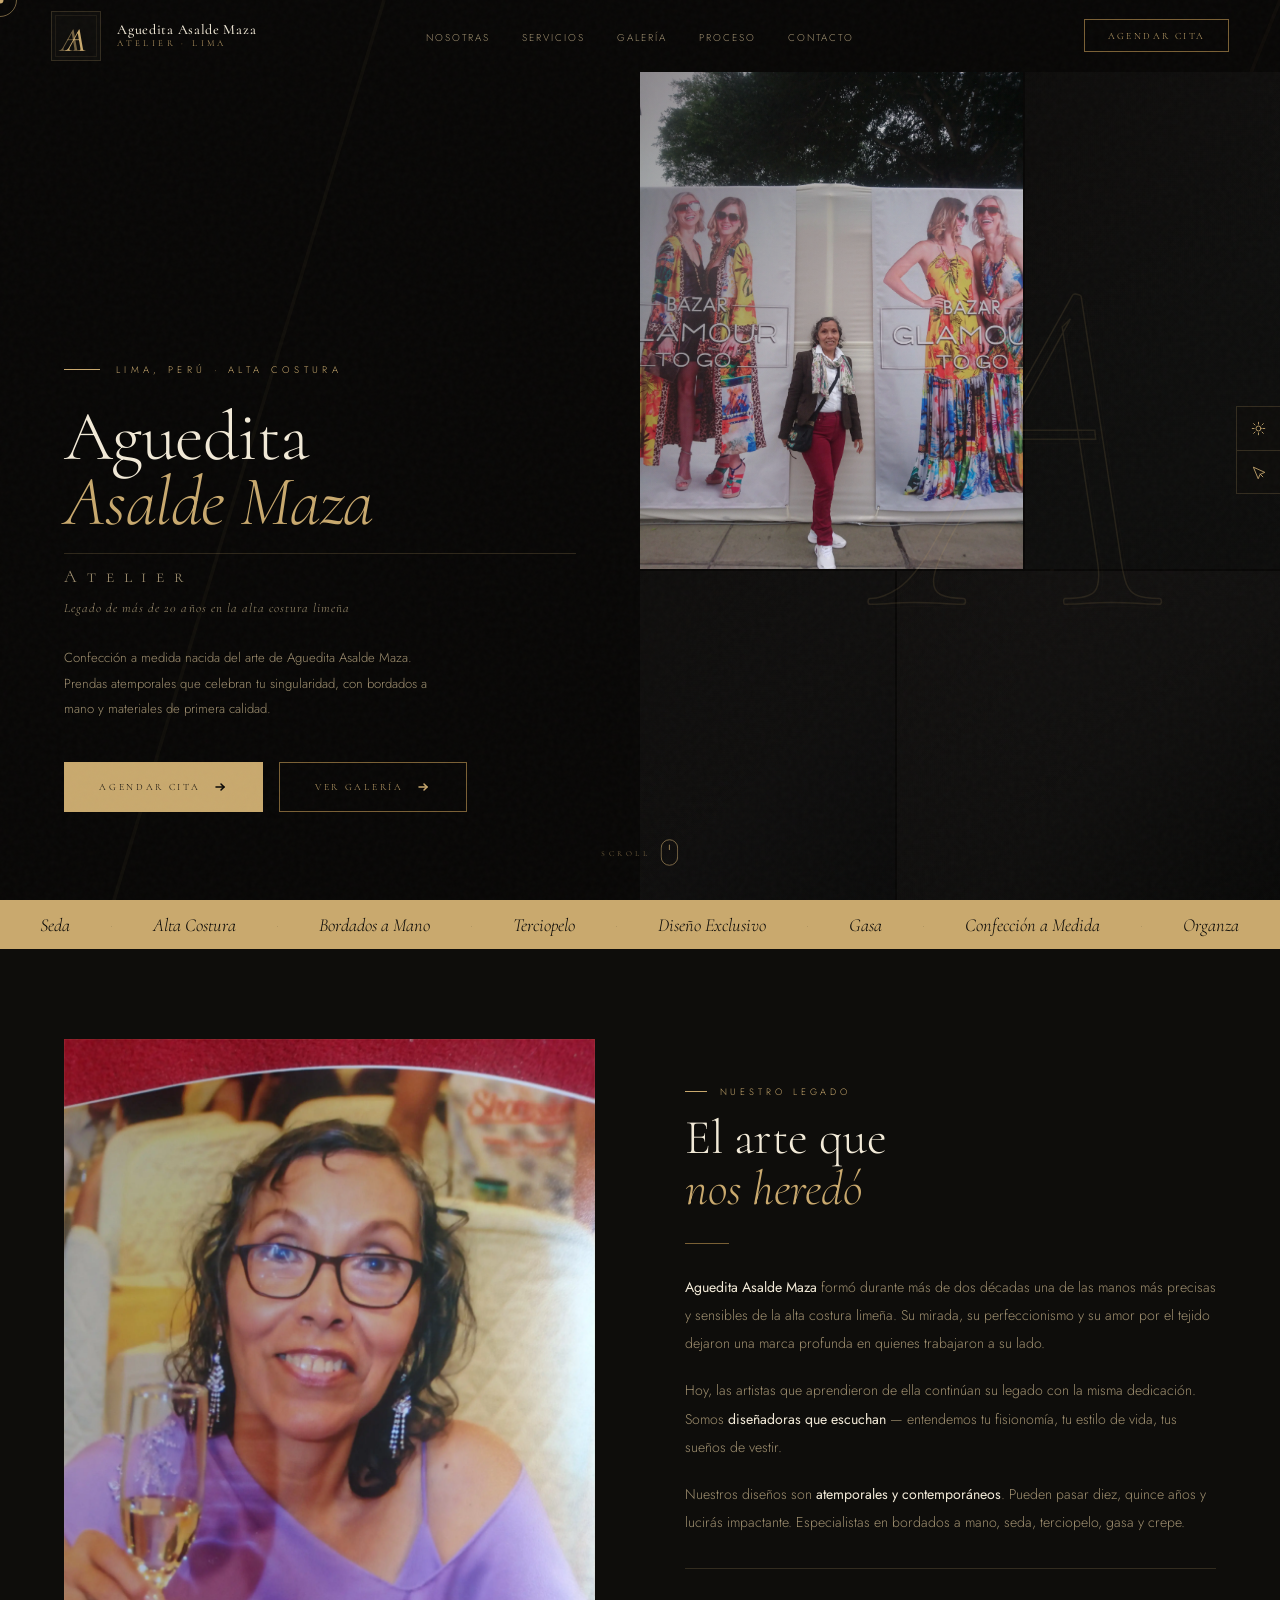
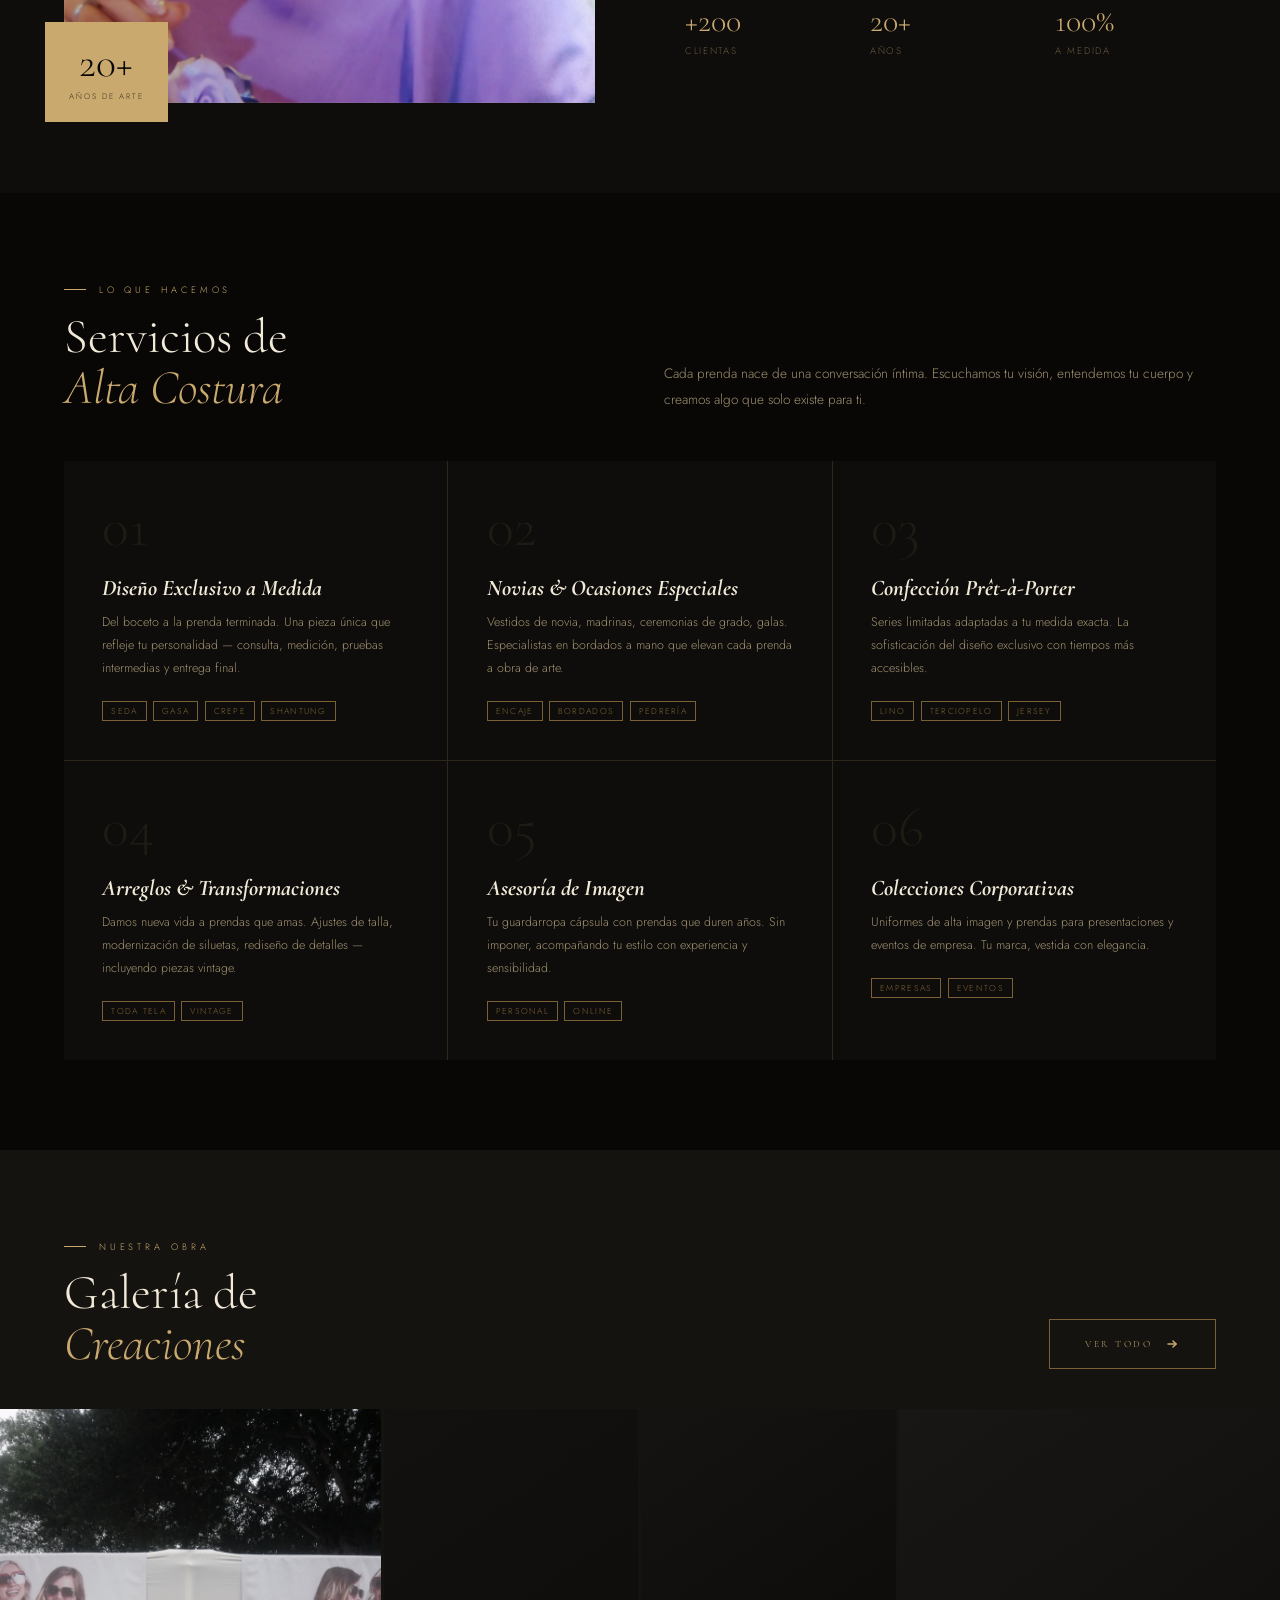
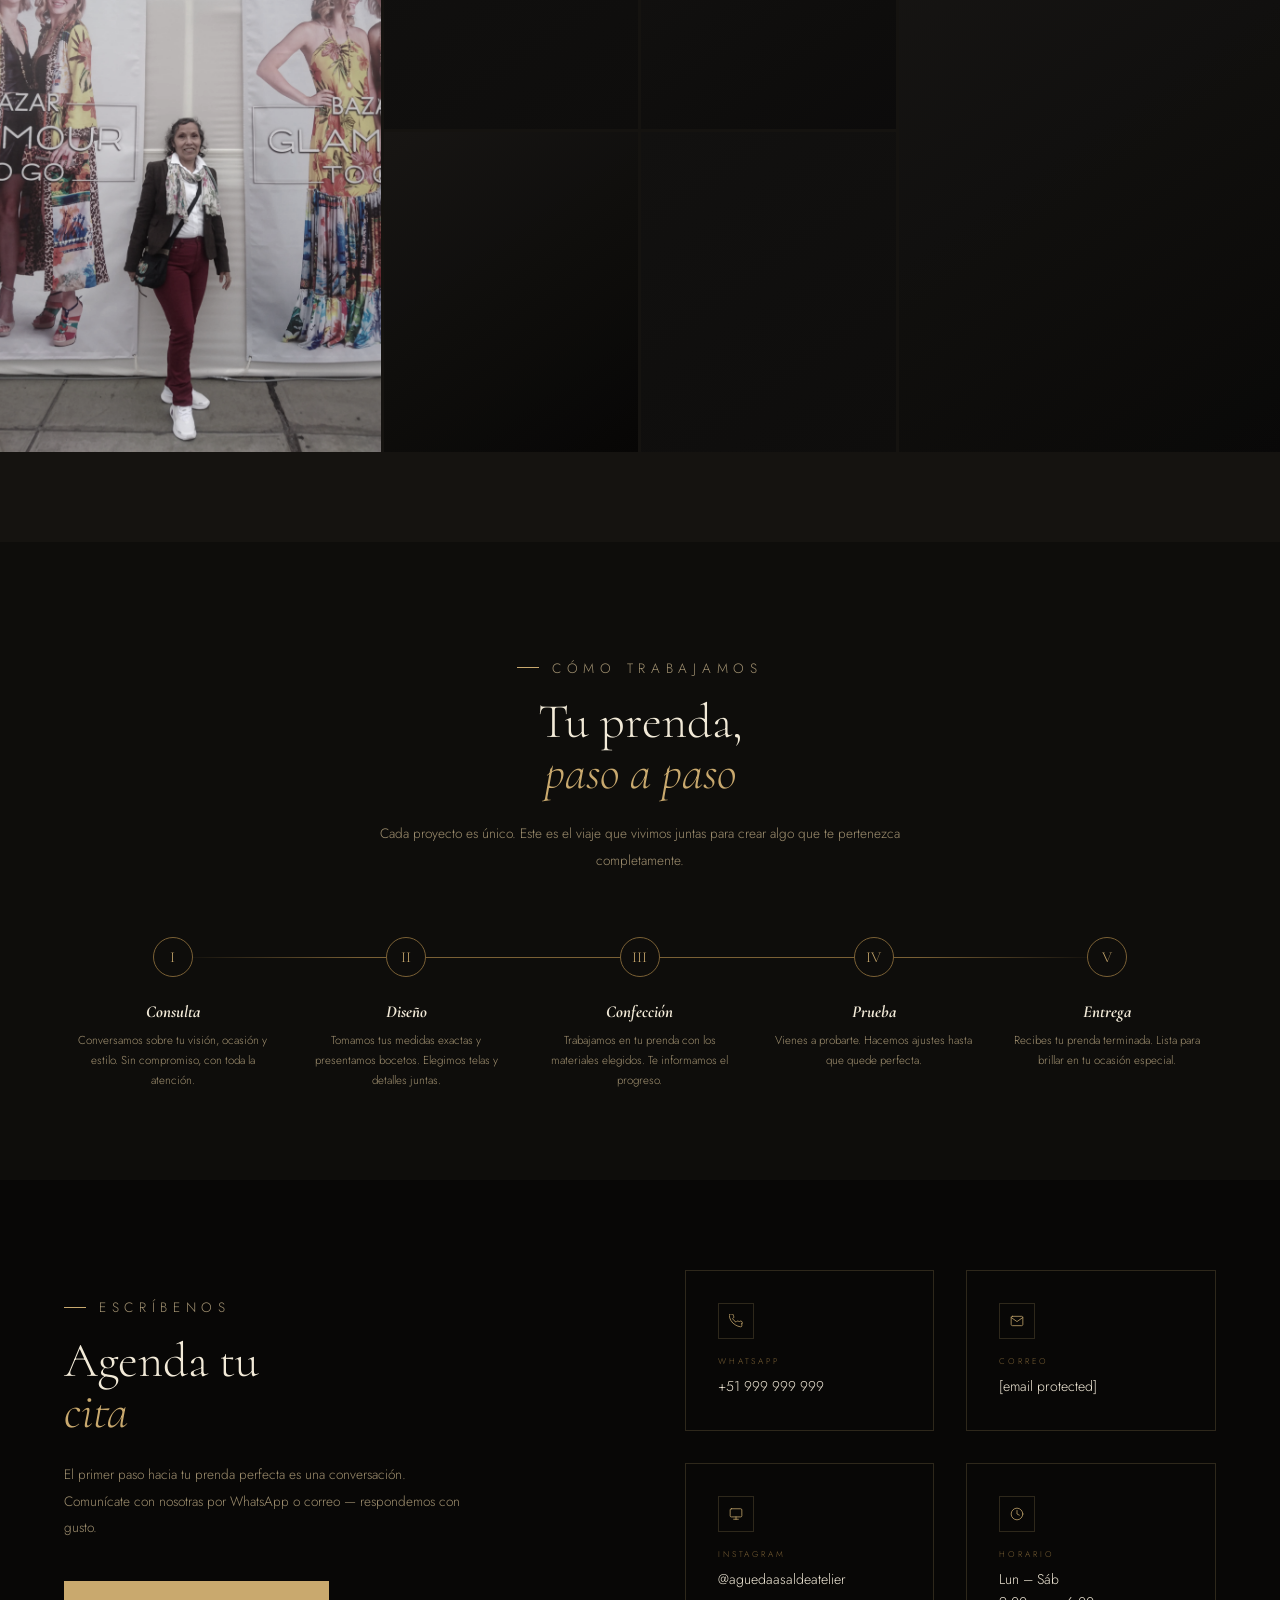
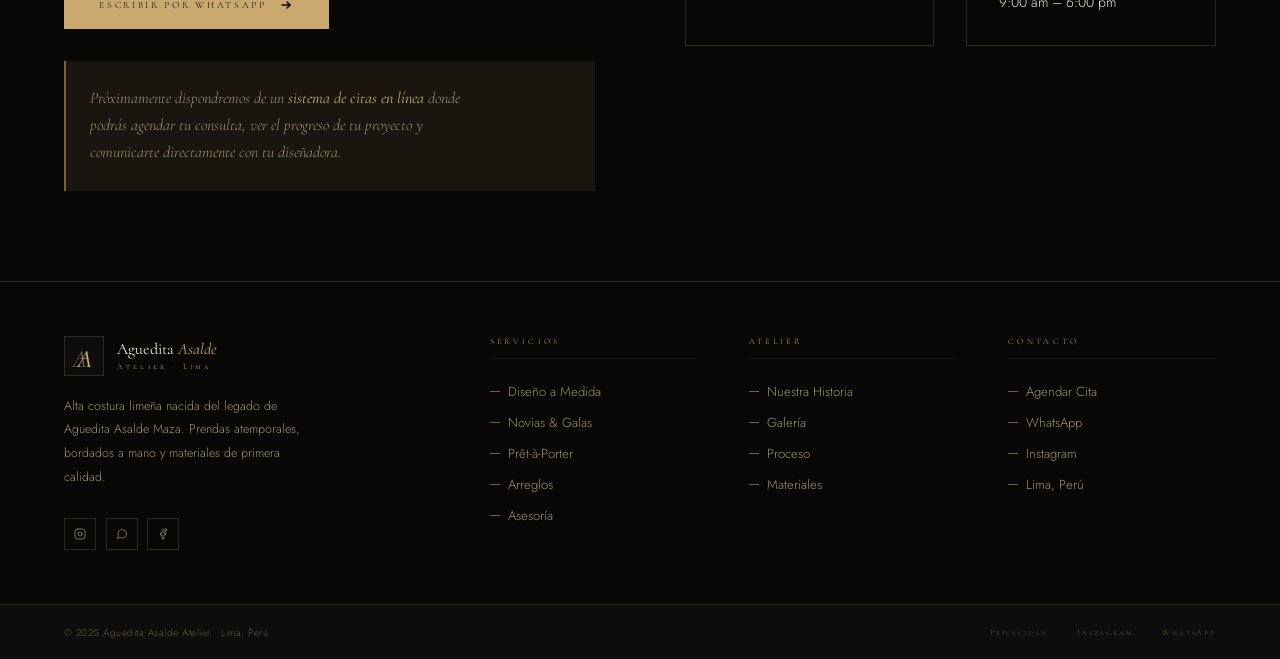
==== index.html @ 5c8bae90 "Initial commit: Aguedita Asalde Atelier website" ====
<!DOCTYPE html>
<html lang="es" data-theme="dark">
<head>
<meta charset="UTF-8">
<meta name="viewport" content="width=device-width, initial-scale=1.0">
<title>Aguedita Asalde Atelier · Alta Costura Lima</title>
<link rel="preconnect" href="https://fonts.googleapis.com">
<link href="https://fonts.googleapis.com/css2?family=Cormorant:ital,wght@0,300;0,400;0,500;0,600;1,300;1,400;1,600&family=Cormorant+SC:wght@300;400;500&family=Jost:wght@200;300;400;500&display=swap" rel="stylesheet">
<style>
/* ═══════════════════════════════════════════
   TOKENS — dark & light
═══════════════════════════════════════════ */
:root {
  --transition-theme: background 0.7s ease, color 0.7s ease, border-color 0.5s ease;

  /* DARK (default) */
  --bg:       #080706;
  --bg2:      #0e0d0b;
  --bg3:      #151310;
  --surface:  #1a1714;
  --gold:     #c9a96e;
  --gold2:    #e8d5a3;
  --gold3:    #7a6035;
  --text:     #f2ead8;
  --muted:    #a09070;
  --dim:      #6a5840;
  --border:   rgba(201,169,110,0.2);
  --border2:  rgba(201,169,110,0.09);
  --overlay:  rgba(8,7,6,0.55);
  --shadow:   rgba(0,0,0,0.6);
}
[data-theme="light"] {
  --bg:       #f5f0e8;
  --bg2:      #ede6d8;
  --bg3:      #e4dccb;
  --surface:  #faf6ef;
  --gold:     #8a6025;
  --gold2:    #b07830;
  --gold3:    #a07838;
  --text:     #18120a;
  --muted:    #5a4830;
  --dim:      #7a6040;
  --border:   rgba(138,96,37,0.25);
  --border2:  rgba(138,96,37,0.12);
  --overlay:  rgba(245,240,232,0.6);
  --shadow:   rgba(0,0,0,0.12);
}

/* ═══════════════════════════════════════════
   RESET & BASE
═══════════════════════════════════════════ */
*, *::before, *::after { box-sizing: border-box; margin: 0; padding: 0; }
html { scroll-behavior: smooth; font-size: 16px; }
body {
  background: var(--bg);
  color: var(--text);
  font-family: 'Jost', sans-serif;
  font-weight: 300;
  overflow-x: hidden;
  transition: var(--transition-theme);
  cursor: none;
}
body.default-cursor { cursor: auto; }
body.default-cursor * { cursor: auto !important; }
img { max-width: 100%; display: block; }

/* ═══════════════════════════════════════════
   CUSTOM CURSOR
═══════════════════════════════════════════ */
#cur-dot {
  position: fixed; width: 7px; height: 7px;
  background: var(--gold); border-radius: 50%;
  pointer-events: none; z-index: 9999;
  transform: translate(-50%,-50%);
  transition: background 0.3s;
}
#cur-ring {
  position: fixed; width: 34px; height: 34px;
  border: 1px solid rgba(201,169,110,0.55);
  border-radius: 50%;
  pointer-events: none; z-index: 9998;
  transform: translate(-50%,-50%);
  transition: width 0.3s, height 0.3s, border-color 0.3s;
}
#cur-dot.big   { width: 14px; height: 14px; background: rgba(201,169,110,0.35); }
#cur-ring.big  { width: 50px; height: 50px; border-color: var(--gold); }
body.default-cursor #cur-dot,
body.default-cursor #cur-ring { display: none; }

/* ═══════════════════════════════════════════
   GRAIN OVERLAY
═══════════════════════════════════════════ */
#grain {
  position: fixed; inset: 0;
  background-image: url("data:image/svg+xml,%3Csvg viewBox='0 0 200 200' xmlns='http://www.w3.org/2000/svg'%3E%3Cfilter id='n'%3E%3CfeTurbulence type='fractalNoise' baseFrequency='0.85' numOctaves='4' stitchTiles='stitch'/%3E%3C/filter%3E%3Crect width='100%25' height='100%25' filter='url(%23n)'/%3E%3C/svg%3E");
  opacity: 0.028; pointer-events: none; z-index: 9990;
  transition: opacity 0.5s;
}
[data-theme="light"] #grain { opacity: 0.015; }

/* ═══════════════════════════════════════════
   SIDE CONTROLS — right center (original)
═══════════════════════════════════════════ */
#side-controls {
  position: fixed;
  right: 0; top: 50%;
  transform: translateY(-50%);
  z-index: 500;
  display: flex;
  flex-direction: column;
  gap: 0;
}

.side-btn {
  width: 44px;
  height: 44px;
  background: var(--bg2);
  border: 1px solid var(--border);
  border-right: none;
  border-radius: 0;
  display: flex; align-items: center; justify-content: center;
  cursor: pointer;
  transition: background 0.3s, border-color 0.3s;
  position: relative;
  overflow: visible;
  box-shadow: none;
}
.side-btn:first-child { border-bottom: none; }
.side-btn:hover { background: var(--surface); border-color: var(--gold); transform: none; }

/* Tooltip — shows to the left */
.side-btn::before {
  content: attr(data-tip);
  position: absolute;
  right: calc(100% + 10px);
  top: 50%; transform: translateY(-50%);
  background: var(--bg3);
  border: 1px solid var(--border);
  color: var(--text);
  font-family: 'Jost', sans-serif;
  font-size: 0.52rem;
  letter-spacing: 0.18em;
  text-transform: uppercase;
  padding: 0.35rem 0.65rem;
  white-space: nowrap;
  opacity: 0;
  pointer-events: none;
  transition: opacity 0.3s;
}
.side-btn:hover::before { opacity: 1; }

/* Icons */
.icon-sun, .icon-moon, .icon-cursor-on, .icon-cursor-off {
  width: 15px; height: 15px;
  stroke: var(--gold); fill: none;
  stroke-width: 1.4; stroke-linecap: round;
}
[data-theme="dark"] .icon-sun  { display: block; }
[data-theme="dark"] .icon-moon { display: none; }
[data-theme="light"] .icon-sun  { display: none; }
[data-theme="light"] .icon-moon { display: block; }

.icon-cursor-on  { display: block; }
.icon-cursor-off { display: none; }
body.default-cursor .icon-cursor-on  { display: none; }
body.default-cursor .icon-cursor-off { display: block; }

/* Ripple */
.side-btn .ripple {
  position: absolute; inset: 0;
  background: radial-gradient(circle, rgba(201,169,110,0.3) 0%, transparent 70%);
  transform: scale(0); border-radius: 50%;
  animation: rippleAnim 0.5s ease-out forwards;
  pointer-events: none;
}
@keyframes rippleAnim { to { transform: scale(2.5); opacity: 0; } }

/* ═══════════════════════════════════════════
   NAV
═══════════════════════════════════════════ */
nav {
  position: fixed; top: 0; left: 0; right: 0; z-index: 300;
  height: 72px;
  display: flex; align-items: center; justify-content: space-between;
  padding: 0 clamp(1.5rem, 4vw, 3.5rem);
  border-bottom: 1px solid transparent;
  transition: var(--transition-theme), border-color 0.4s;
}
nav.scrolled {
  border-color: var(--border2);
  background: rgba(8,7,6,0.95);
  backdrop-filter: blur(10px);
}
[data-theme="light"] nav.scrolled {
  background: rgba(245,240,232,0.96);
}

/* ── LOGO ── */
.nav-logo {
  display: flex; align-items: center; gap: 1rem;
  text-decoration: none;
  flex-shrink: 0;
}

/* Monogram badge — AA ligature */
.logo-badge {
  width: 50px; height: 50px;
  border: 1px solid var(--border);
  position: relative;
  display: flex; align-items: center; justify-content: center;
  background: var(--bg2);
  flex-shrink: 0;
  transition: var(--transition-theme);
  overflow: hidden;
}
.logo-badge::before {
  content: '';
  position: absolute;
  top: 3px; left: 3px; right: 3px; bottom: 3px;
  border: 1px solid var(--border2);
}
.logo-aa {
  font-family: 'Cormorant', Georgia, serif;
  font-size: 1.85rem;
  font-style: italic;
  font-weight: 500;
  color: var(--gold);
  line-height: 1;
  letter-spacing: -0.08em;
  position: relative;
  z-index: 1;
  /* The double A ligature effect via text-shadow */
  text-shadow: 1px 0 0 var(--gold2);
}

.logo-text-wrap {
  display: flex; flex-direction: column;
  gap: 0.12rem;
}
.logo-name {
  font-family: 'Cormorant', Georgia, serif;
  font-size: clamp(0.78rem, 1.1vw, 0.92rem);
  font-weight: 500;
  letter-spacing: 0.05em;
  color: var(--text);
  transition: color 0.5s;
  line-height: 1.15;
}
.logo-sub {
  font-family: 'Cormorant SC', serif;
  font-size: clamp(0.48rem, 0.7vw, 0.6rem);
  letter-spacing: 0.38em;
  color: var(--gold);
  text-transform: uppercase;
  line-height: 1;
}

/* ── NAV LINKS ── */
.nav-links {
  display: flex; gap: clamp(1.5rem, 2.5vw, 2.8rem);
  list-style: none;
  position: absolute; left: 50%; transform: translateX(-50%);
}
.nav-links a {
  font-family: 'Jost', sans-serif;
  font-size: 0.62rem; letter-spacing: 0.2em;
  text-transform: uppercase; color: var(--muted);
  text-decoration: none;
  transition: color 0.3s;
  position: relative; padding-bottom: 3px;
}
.nav-links a::after {
  content: ''; position: absolute;
  bottom: 0; left: 0; width: 0; height: 1px;
  background: var(--gold);
  transition: width 0.3s;
}
.nav-links a:hover { color: var(--gold); }
.nav-links a:hover::after { width: 100%; }

/* ── NAV CTA ── */
.nav-cta {
  font-family: 'Cormorant SC', serif;
  font-size: 0.6rem; letter-spacing: 0.25em;
  text-transform: uppercase; color: var(--gold);
  border: 1px solid var(--gold3);
  padding: 0.6rem 1.4rem;
  text-decoration: none;
  transition: all 0.35s;
  position: relative; overflow: hidden;
  white-space: nowrap;
}
.nav-cta::before {
  content: ''; position: absolute; inset: 0;
  background: var(--gold);
  transform: translateX(-101%);
  transition: transform 0.35s ease;
}
.nav-cta:hover { color: var(--bg); }
.nav-cta:hover::before { transform: translateX(0); }
.nav-cta span { position: relative; z-index: 1; }

/* ── HAMBURGER ── */
.hamburger {
  display: none; flex-direction: column; gap: 5px;
  background: none; border: none; cursor: pointer; padding: 5px;
}
.hamburger span {
  width: 22px; height: 1px; background: var(--text);
  display: block; transition: all 0.3s;
}

/* ── MOBILE MENU ── */
.mob-menu {
  position: fixed; inset: 0; z-index: 280;
  background: var(--bg);
  display: flex; flex-direction: column;
  align-items: center; justify-content: center; gap: 2.2rem;
  transform: translateX(100%);
  transition: transform 0.55s cubic-bezier(0.76,0,0.24,1), background 0.5s;
}
.mob-menu.open { transform: none; }
.mob-menu a {
  font-family: 'Cormorant', serif;
  font-size: clamp(2rem, 6vw, 2.8rem);
  font-weight: 300; font-style: italic;
  color: var(--text); text-decoration: none;
  transition: color 0.3s;
}
.mob-menu a:hover { color: var(--gold); }
.mob-menu-cita {
  font-family: 'Cormorant SC', serif !important;
  font-size: clamp(0.85rem, 2.5vw, 1.1rem) !important;
  font-style: normal !important;
  font-weight: 400 !important;
  letter-spacing: 0.35em !important;
  color: var(--gold) !important;
  border-top: 1px solid var(--border);
  padding-top: 1.5rem;
  margin-top: 0.5rem;
  transition: opacity 0.3s !important;
}
.mob-menu-cita:hover { opacity: 0.7; color: var(--gold) !important; }

/* ═══════════════════════════════════════════
   HERO
═══════════════════════════════════════════ */
#hero {
  min-height: 100svh;
  padding-top: 72px;
  position: relative;
  display: grid;
  grid-template-columns: 1fr 1fr;
  overflow: hidden;
}

/* BIG A — mejorada con doble trazo y profundidad */
.hero-a-wrap {
  position: absolute;
  right: 8%;
  top: 50%;
  transform: translateY(-50%);
  pointer-events: none;
  user-select: none;
  z-index: 1;
}
.hero-a-outer {
  font-family: 'Cormorant', Georgia, serif;
  font-size: clamp(280px, 38vw, 520px);
  font-weight: 300;
  font-style: italic;
  color: transparent;
  -webkit-text-stroke: 1.5px rgba(201,169,110,0.12);
  line-height: 0.85;
  display: block;
  transition: -webkit-text-stroke-color 0.7s;
}
.hero-a-inner {
  position: absolute;
  inset: 0;
  display: flex; align-items: center; justify-content: center;
}
/* Inner glow A */
.hero-a-glow {
  font-family: 'Cormorant', Georgia, serif;
  font-size: clamp(280px, 38vw, 520px);
  font-weight: 300;
  font-style: italic;
  color: transparent;
  -webkit-text-stroke: 0.5px rgba(201,169,110,0.04);
  line-height: 0.85;
  transform: translate(4px, 4px);
  transition: -webkit-text-stroke-color 0.7s;
}
[data-theme="light"] .hero-a-outer {
  -webkit-text-stroke-color: rgba(154,112,53,0.1);
}
[data-theme="light"] .hero-a-glow {
  -webkit-text-stroke-color: rgba(154,112,53,0.04);
}

/* Diagonal decorative lines */
.hero-lines {
  position: absolute; inset: 0;
  pointer-events: none;
  z-index: 0;
}

/* Left content */
.hero-left {
  position: relative; z-index: 2;
  display: flex; flex-direction: column;
  justify-content: flex-end;
  padding: 0 clamp(2rem,5vw,5rem) clamp(5.5rem,9vh,9rem) clamp(3.5rem,5vw,6rem);
}

.hero-eyebrow {
  display: flex; align-items: center; gap: 1rem;
  font-family: 'Jost', sans-serif;
  font-size: 0.6rem; letter-spacing: 0.45em;
  text-transform: uppercase; color: var(--gold);
  margin-bottom: 1.8rem;
  opacity: 0; animation: fadeUp 1s ease 0.3s forwards;
}
.hero-eyebrow::before {
  content: ''; width: 36px; height: 1px;
  background: var(--gold); flex-shrink: 0;
}

.hero-title {
  font-family: 'Cormorant', Georgia, serif;
  font-weight: 300;
  line-height: 0.92;
  margin-bottom: 1rem;
  opacity: 0; animation: fadeUp 1s ease 0.5s forwards;
}
/* "Aguedita Asalde Maza" — first line normal */
.hero-title .hn {
  font-size: clamp(2.8rem, 5.5vw, 6.5rem);
  display: block;
  color: var(--text);
  letter-spacing: -0.01em;
  white-space: nowrap;
}
/* "Asalde" — italic gold, same size, inline with above */
.hero-title .hi {
  font-size: clamp(2.8rem, 5.5vw, 6.5rem);
  display: block;
  font-style: italic;
  color: var(--gold);
  letter-spacing: -0.01em;
}
/* "Maza" — same line as Asalde, normal weight */
.hero-title .hm {
  font-size: clamp(2.8rem, 5.5vw, 6.5rem);
  display: block;
  color: var(--text);
  letter-spacing: -0.01em;
}
/* "Atelier" alone below, small spaced caps */
.hero-title .hs {
  font-family: 'Cormorant SC', serif;
  font-size: clamp(0.85rem, 1.4vw, 1.3rem);
  display: block;
  color: var(--muted);
  letter-spacing: 0.55em;
  margin-top: 1.1rem;
  font-style: normal;
  font-weight: 300;
  border-top: 1px solid var(--border);
  padding-top: 0.9rem;
}

.hero-maza {
  font-family: 'Cormorant', serif;
  font-size: clamp(0.72rem, 1vw, 0.85rem);
  font-style: italic;
  color: var(--muted);
  letter-spacing: 0.08em;
  margin-bottom: 1.8rem;
  opacity: 0; animation: fadeUp 1s ease 0.65s forwards;
}

.hero-body {
  font-size: clamp(0.82rem, 1vw, 0.9rem);
  line-height: 1.95;
  color: var(--muted);
  max-width: 380px;
  margin-bottom: 2.5rem;
  opacity: 0; animation: fadeUp 1s ease 0.8s forwards;
}

.hero-btns {
  display: flex; gap: 1rem; flex-wrap: wrap;
  opacity: 0; animation: fadeUp 1s ease 1s forwards;
}

/* ── BUTTONS ── */
.btn-fill {
  display: inline-flex; align-items: center; gap: 0.7rem;
  font-family: 'Cormorant SC', serif;
  font-size: 0.6rem; letter-spacing: 0.28em;
  text-transform: uppercase;
  background: var(--gold); color: var(--bg);
  padding: 1rem 2.2rem; text-decoration: none;
  transition: all 0.35s; position: relative; overflow: hidden;
}
.btn-fill::before {
  content: ''; position: absolute; inset: 0;
  background: var(--gold2);
  transform: scaleX(0); transform-origin: left;
  transition: transform 0.35s ease;
}
.btn-fill:hover::before { transform: scaleX(1); }
.btn-fill span, .btn-fill .arr { position: relative; z-index: 1; }
.arr {
  width: 16px; height: 16px;
  stroke: currentColor; fill: none;
  stroke-width: 1.5; stroke-linecap: round;
  transition: transform 0.3s;
}
.btn-fill:hover .arr { transform: translateX(4px); }
.btn-line {
  display: inline-flex; align-items: center; gap: 0.7rem;
  font-family: 'Cormorant SC', serif;
  font-size: 0.6rem; letter-spacing: 0.28em;
  text-transform: uppercase;
  color: var(--gold); border: 1px solid var(--gold3);
  padding: 1rem 2.2rem; text-decoration: none;
  transition: all 0.35s;
}
.btn-line:hover { border-color: var(--gold); background: rgba(201,169,110,0.06); }
.btn-line:hover .arr { transform: translateX(4px); }

/* Scroll indicator — mouse icon + "scroll" label, centered below buttons */
.hero-scroll {
  position: absolute;
  bottom: clamp(1.8rem, 3.5vh, 3rem);
  left: 50%;
  transform: translateX(-50%);
  display: flex;
  flex-direction: row;
  align-items: center;
  gap: 0.65rem;
  z-index: 10;
  opacity: 0;
  animation: fadeIn 1s ease 1.5s forwards;
  pointer-events: none;
}
.hero-scroll-label {
  font-family: 'Cormorant SC', serif;
  font-size: 0.48rem;
  letter-spacing: 0.45em;
  text-transform: uppercase;
  color: var(--gold);
  opacity: 0.65;
}
.hero-scroll-mouse {
  width: 18px; height: 30px;
  color: var(--gold);
  opacity: 0.65;
  flex-shrink: 0;
}
.hero-scroll-wheel {
  animation: wheelScroll 1.8s ease infinite;
}
@keyframes wheelScroll {
  0%   { opacity: 1; transform: translateY(0); }
  60%  { opacity: 0; transform: translateY(5px); }
  100% { opacity: 0; transform: translateY(5px); }
}

/* Right photo area */
.hero-right {
  position: relative; overflow: hidden; z-index: 0;
}
.hero-right-grid {
  position: absolute; inset: 0;
  display: grid;
  grid-template-rows: 60% 40%;
  gap: 2px;
}
.hr-row { display: grid; gap: 2px; }
.hr-row:first-child { grid-template-columns: 3fr 2fr; }
.hr-row:last-child  { grid-template-columns: 2fr 3fr; }
.hr-cell {
  overflow: hidden; position: relative;
}
.hr-cell .ph {
  width: 100%; height: 100%;
  transition: transform 0.8s ease, filter 0.6s ease;
}
.hr-cell:hover .ph { transform: scale(1.04); }
.hr-cell::after {
  content: ''; position: absolute; inset: 0;
  background: linear-gradient(135deg, rgba(8,7,6,0.45), transparent 60%);
  transition: opacity 0.5s;
}
/* Light mode overlay */
[data-theme="light"] .hr-cell::after {
  background: linear-gradient(135deg, rgba(245,240,232,0.35), transparent 50%);
}

/* Photo placeholders */
.ph { background: var(--bg3); }
.ph-a { background: linear-gradient(145deg,#1e1a16,#0e0c0a); filter: saturate(0.3) contrast(1.05); }
.ph-b { background: linear-gradient(145deg,#181614,#141210); filter: saturate(0.3) contrast(1.05); }
.ph-c { background: linear-gradient(145deg,#1c1814,#121010); filter: saturate(0.3) contrast(1.05); }
.ph-d { background: linear-gradient(145deg,#201c18,#100e0c); filter: saturate(0.3) contrast(1.05); }
[data-theme="light"] .ph-a { background: linear-gradient(145deg,#ddd4c0,#c8baa0); filter: saturate(0.6); }
[data-theme="light"] .ph-b { background: linear-gradient(145deg,#d0c4b0,#baaC90); filter: saturate(0.6); }
[data-theme="light"] .ph-c { background: linear-gradient(145deg,#c8bca8,#b4a68a); filter: saturate(0.6); }
[data-theme="light"] .ph-d { background: linear-gradient(145deg,#d4c8b4,#beb098); filter: saturate(0.6); }

/* ═══════════════════════════════════════════
   MARQUEE STRIP
═══════════════════════════════════════════ */
.marquee-strip {
  background: var(--gold);
  padding: 0.85rem 0; overflow: hidden;
  transition: background 0.7s;
}
[data-theme="light"] .marquee-strip { background: var(--bg3); }

.mq-inner {
  display: flex; animation: marquee 28s linear infinite;
  will-change: transform;
}
.mq-item {
  font-family: 'Cormorant', serif;
  font-size: 1.15rem; font-style: italic; font-weight: 300;
  white-space: nowrap; padding: 0 2.5rem;
  color: var(--bg);
  transition: color 0.5s;
}
[data-theme="light"] .mq-item { color: var(--text); }
.mq-sep { align-self: center; color: rgba(8,7,6,0.25); font-size: 0.65rem; }
[data-theme="light"] .mq-sep { color: rgba(28,22,16,0.2); }

/* ═══════════════════════════════════════════
   SECTION SHARED
═══════════════════════════════════════════ */
.eyebrow {
  font-family: 'Jost', sans-serif;
  font-size: 0.58rem; letter-spacing: 0.42em;
  text-transform: uppercase; color: var(--gold);
  display: flex; align-items: center; gap: 0.8rem;
  margin-bottom: 0.9rem;
}
.eyebrow::before {
  content: ''; width: 22px; height: 1px;
  background: var(--gold); flex-shrink: 0;
}
.section-h {
  font-family: 'Cormorant', Georgia, serif;
  font-weight: 300;
  font-size: clamp(2rem, 3.8vw, 4rem);
  line-height: 1.05; color: var(--text);
  transition: color 0.5s;
}
.section-h em { font-style: italic; color: var(--gold); }
.gold-rule { width: 44px; height: 1px; background: var(--gold3); margin: 1.8rem 0; }

/* ═══════════════════════════════════════════
   NOSOTRAS
═══════════════════════════════════════════ */
#nosotras {
  padding: clamp(5rem,10vh,9rem) clamp(1.5rem,5vw,5rem);
  background: var(--bg2);
  display: grid;
  grid-template-columns: 1fr 1fr;
  gap: clamp(3rem,7vw,8rem);
  align-items: center;
  transition: background 0.7s;
}

.nos-media { position: relative; }
.nos-frame {
  position: relative; aspect-ratio: 4/5; overflow: hidden;
}
.nos-frame::before {
  content: ''; position: absolute;
  top: -10px; left: -10px; right: 10px; bottom: 10px;
  border: 1px solid var(--border); z-index: 0;
  transition: border-color 0.5s;
}
.nos-frame::after {
  content: ''; position: absolute; inset: 0;
  border: 1px solid var(--border2);
  z-index: 2; pointer-events: none;
}
.nos-frame-inner {
  position: relative; z-index: 1;
  width: 100%; height: 100%; overflow: hidden;
}
.nos-ph {
  width: 100%; height: 100%;
  background: linear-gradient(160deg, var(--bg3), var(--bg));
  display: flex; align-items: center; justify-content: center;
  transition: background 0.7s;
}
.nos-ph-a {
  font-family: 'Cormorant', serif;
  font-size: 140px; font-style: italic;
  color: transparent;
  -webkit-text-stroke: 1px var(--border);
  transition: -webkit-text-stroke-color 0.5s;
}

.nos-badge {
  position: absolute; bottom: -1.2rem; left: -1.2rem;
  background: var(--gold); color: var(--bg);
  padding: 1.3rem 1.5rem; z-index: 5; text-align: center;
  transition: background 0.5s;
  min-width: 100px;
}
.nos-badge-n {
  font-family: 'Cormorant', serif;
  font-size: 2.6rem; font-weight: 300; line-height: 1;
}
.nos-badge-l {
  font-family: 'Jost', sans-serif;
  font-size: 0.5rem; letter-spacing: 0.25em;
  text-transform: uppercase; margin-top: 0.3rem;
  color: rgba(8,7,6,0.7);
}

.nos-text p {
  font-size: clamp(0.85rem,1.1vw,0.95rem);
  line-height: 2; color: var(--muted);
  margin-bottom: 1.2rem;
  transition: color 0.5s;
}
.nos-text p strong { color: var(--text); font-weight: 400; }

.nos-stats {
  display: grid; grid-template-columns: repeat(3,1fr);
  gap: 1.5rem; margin-top: 2rem; padding-top: 2rem;
  border-top: 1px solid var(--border);
}
.ns-num {
  font-family: 'Cormorant', serif;
  font-size: 2rem; font-weight: 300; color: var(--gold);
}
.ns-label {
  font-size: 0.6rem; letter-spacing: 0.18em;
  text-transform: uppercase; color: var(--dim);
  margin-top: 0.2rem;
}

/* ═══════════════════════════════════════════
   SERVICIOS
═══════════════════════════════════════════ */
#servicios {
  padding: clamp(5rem,10vh,9rem) clamp(1.5rem,5vw,5rem);
  background: var(--bg);
  transition: background 0.7s;
}
.sv-head {
  display: grid; grid-template-columns: 1fr 1fr;
  gap: 3rem; margin-bottom: clamp(3rem,5vh,5rem);
  align-items: end;
}
.sv-intro {
  font-size: clamp(0.85rem,1vw,0.92rem);
  line-height: 1.95; color: var(--muted);
}

.sv-grid {
  display: grid; grid-template-columns: repeat(3,1fr);
  gap: 1px; background: var(--border);
}
.sv-card {
  background: var(--bg2); padding: clamp(2rem,3vw,2.8rem);
  position: relative; overflow: hidden; transition: background 0.4s;
}
.sv-card::after {
  content: ''; position: absolute;
  bottom: 0; left: 0; right: 0; height: 1px;
  background: var(--gold);
  transform: scaleX(0); transform-origin: left;
  transition: transform 0.45s ease;
}
.sv-card:hover { background: var(--bg3); }
.sv-card:hover::after { transform: scaleX(1); }
.sv-num {
  font-family: 'Cormorant', serif;
  font-size: 3.5rem; font-weight: 300;
  color: var(--border2); line-height: 1; margin-bottom: 1.2rem;
  transition: color 0.5s;
}
.sv-title {
  font-family: 'Cormorant', serif;
  font-size: 1.4rem; font-style: italic;
  color: var(--text); margin-bottom: 0.6rem;
  transition: color 0.5s;
}
.sv-desc {
  font-size: 0.78rem; line-height: 1.85; color: var(--muted);
}
.sv-tags { display: flex; flex-wrap: wrap; gap: 0.4rem; margin-top: 1.3rem; }
.sv-tag {
  font-size: 0.54rem; letter-spacing: 0.15em;
  text-transform: uppercase; color: var(--gold3);
  border: 1px solid var(--gold3); padding: 0.2rem 0.5rem;
  transition: color 0.5s, border-color 0.5s;
}

/* ═══════════════════════════════════════════
   GALERÍA
═══════════════════════════════════════════ */
#galeria {
  padding: clamp(5rem,10vh,9rem) 0;
  background: var(--bg3); transition: background 0.7s;
}
.gl-head {
  padding: 0 clamp(1.5rem,5vw,5rem);
  margin-bottom: clamp(2.5rem,4vh,4rem);
  display: flex; justify-content: space-between; align-items: flex-end;
}
.gl-grid {
  display: grid;
  grid-template-columns: 3fr 2fr 2fr 3fr;
  grid-template-rows: 320px 320px;
  gap: 3px;
}
.gl-cell { overflow: hidden; position: relative; }
.gl-cell:nth-child(1) { grid-row: span 2; }
.gl-cell:nth-child(4) { grid-row: span 2; }
.gl-cell .ph {
  width: 100%; height: 100%;
  transition: filter 0.6s, transform 0.7s;
  filter: saturate(0.45) contrast(1.05);
}
.gl-cell:hover .ph { filter: saturate(0.8) contrast(1.0); transform: scale(1.04); }
[data-theme="light"] .gl-cell .ph { filter: saturate(0.6); }
[data-theme="light"] .gl-cell:hover .ph { filter: saturate(0.85); }
.gl-ov {
  position: absolute; inset: 0;
  background: rgba(8,7,6,0);
  display: flex; align-items: flex-end; padding: 1.5rem;
  transition: background 0.4s;
}
.gl-cell:hover .gl-ov { background: rgba(8,7,6,0.45); }
[data-theme="light"] .gl-cell:hover .gl-ov { background: rgba(8,7,6,0.3); }
.gl-lbl {
  font-family: 'Cormorant', serif; font-size: 1rem; font-style: italic;
  color: var(--gold2); opacity: 0; transform: translateY(8px);
  transition: all 0.4s;
}
.gl-cell:hover .gl-lbl { opacity: 1; transform: none; }

/* ═══════════════════════════════════════════
   PROCESO
═══════════════════════════════════════════ */
#proceso {
  padding: clamp(5rem,10vh,9rem) clamp(1.5rem,5vw,5rem);
  background: var(--bg2); transition: background 0.7s;
}
.pr-head {
  text-align: center; max-width: 560px;
  margin: 0 auto clamp(4rem,7vh,6rem);
}
.pr-head .eyebrow { justify-content: center; }
.pr-head p { font-size: 0.85rem; line-height: 1.95; color: var(--muted); margin-top: 1.4rem; }

.pr-steps {
  display: grid; grid-template-columns: repeat(5,1fr);
  position: relative; gap: 1rem;
}
.pr-steps::before {
  content: ''; position: absolute;
  top: 20px; left: 10%; right: 10%; height: 1px;
  background: linear-gradient(to right, transparent, var(--gold3) 20%, var(--gold3) 80%, transparent);
}
.pr-step { text-align: center; padding: 0 0.5rem; }
.pr-dot {
  width: 40px; height: 40px;
  border: 1px solid var(--gold3); border-radius: 50%;
  display: flex; align-items: center; justify-content: center;
  margin: 0 auto 1.5rem; background: var(--bg2);
  position: relative; z-index: 1;
  transition: border-color 0.35s, background 0.35s;
}
.pr-step:hover .pr-dot { border-color: var(--gold); background: var(--border2); }
.pr-dot span {
  font-family: 'Cormorant', serif;
  font-size: 0.95rem; color: var(--gold);
}
.pr-step h3 {
  font-family: 'Cormorant', serif;
  font-size: 1.05rem; font-style: italic;
  color: var(--text); margin-bottom: 0.5rem;
  transition: color 0.5s;
}
.pr-step p { font-size: 0.72rem; line-height: 1.75; color: var(--muted); }

/* ═══════════════════════════════════════════
   CONTACTO (sin formulario — solo datos)
═══════════════════════════════════════════ */
#contacto {
  padding: clamp(5rem,10vh,9rem) clamp(1.5rem,5vw,5rem);
  background: var(--bg);
  display: grid; grid-template-columns: 1fr 1fr;
  gap: clamp(3rem,7vw,8rem); align-items: start;
  transition: background 0.7s;
}
.ct-text p {
  font-size: clamp(0.85rem,1vw,0.92rem);
  line-height: 1.95; color: var(--muted);
  margin-top: 1.5rem; max-width: 400px;
}

.ct-cta-wrap { margin-top: 2.5rem; }

.ct-info-grid {
  display: grid;
  grid-template-columns: 1fr 1fr;
  gap: 2rem;
}
.ct-info-card {
  padding: 2rem;
  border: 1px solid var(--border);
  transition: border-color 0.4s, background 0.4s;
}
.ct-info-card:hover { border-color: var(--gold); background: var(--border2); }
.ct-info-icon {
  width: 36px; height: 36px;
  margin-bottom: 1rem;
  display: flex; align-items: center; justify-content: center;
  border: 1px solid var(--border);
}
.ct-info-icon svg {
  width: 14px; height: 14px;
  stroke: var(--gold); fill: none;
  stroke-width: 1.3; stroke-linecap: round; stroke-linejoin: round;
}
.ct-info-label {
  font-family: 'Jost', sans-serif;
  font-size: 0.52rem; letter-spacing: 0.35em;
  text-transform: uppercase; color: var(--gold3);
  margin-bottom: 0.5rem;
}
.ct-info-value {
  font-size: 0.88rem; color: var(--text);
  line-height: 1.6; font-weight: 300;
  transition: color 0.5s;
}
.ct-info-value a {
  color: inherit; text-decoration: none;
  transition: color 0.3s;
}
.ct-info-value a:hover { color: var(--gold); }

.ct-note {
  margin-top: 2rem;
  padding: 1.5rem;
  border-left: 2px solid var(--gold3);
  background: var(--border2);
}
.ct-note p {
  font-family: 'Cormorant', serif;
  font-size: 1rem; font-style: italic;
  color: var(--muted); line-height: 1.7;
  margin: 0;
}
.ct-note strong { color: var(--gold); font-weight: 400; }

/* ═══════════════════════════════════════════
   FOOTER — redesigned
═══════════════════════════════════════════ */
footer {
  background: var(--bg);
  border-top: 1px solid var(--border);
  transition: background 0.7s, border-color 0.5s;
}

/* Top band with brand */
.ft-top {
  padding: clamp(3rem,6vh,5rem) clamp(1.5rem,5vw,5rem);
  display: grid;
  grid-template-columns: 1.8fr 1fr 1fr 1fr;
  gap: clamp(2rem,4vw,4rem);
  border-bottom: 1px solid var(--border);
}

/* Brand column */
.ft-brand-col {}
.ft-brand-logo {
  display: flex; align-items: center; gap: 0.8rem;
  margin-bottom: 1.2rem;
}
.ft-logo-badge {
  width: 40px; height: 40px;
  border: 1px solid var(--border);
  display: flex; align-items: center; justify-content: center;
  background: var(--bg2);
  flex-shrink: 0;
  transition: var(--transition-theme);
}
.ft-logo-badge svg { display: block; }
.ft-brand-name {
  font-family: 'Cormorant', serif;
  font-size: 1rem; font-weight: 400;
  color: var(--text);
  line-height: 1.2;
  transition: color 0.5s;
}
.ft-brand-name em { font-style: italic; color: var(--gold); }
.ft-brand-sub {
  font-family: 'Cormorant SC', serif;
  font-size: 0.5rem; letter-spacing: 0.4em;
  color: var(--gold); display: block; margin-top: 0.15rem;
}
.ft-tagline {
  font-size: 0.78rem; line-height: 1.9;
  color: var(--muted); max-width: 260px;
  margin-bottom: 1.8rem;
  transition: color 0.5s;
}

/* Social links in footer */
.ft-socials { display: flex; gap: 0.6rem; }
.ft-soc-link {
  width: 32px; height: 32px;
  border: 1px solid var(--border);
  display: flex; align-items: center; justify-content: center;
  text-decoration: none;
  transition: border-color 0.3s, background 0.3s;
}
.ft-soc-link:hover { border-color: var(--gold); background: var(--border2); }
.ft-soc-link svg {
  width: 12px; height: 12px;
  stroke: var(--muted); fill: none;
  stroke-width: 1.5; stroke-linecap: round;
  transition: stroke 0.3s;
}
.ft-soc-link:hover svg { stroke: var(--gold); }

/* Link columns */
.ft-col {}
.ft-col-title {
  font-family: 'Cormorant SC', serif;
  font-size: 0.52rem; letter-spacing: 0.4em;
  text-transform: uppercase; color: var(--gold);
  margin-bottom: 1.4rem;
  padding-bottom: 0.8rem;
  border-bottom: 1px solid var(--border2);
  display: block;
}
.ft-links { list-style: none; display: flex; flex-direction: column; gap: 0.75rem; }
.ft-links a {
  font-size: 0.82rem; color: var(--muted);
  text-decoration: none; transition: color 0.3s;
  display: flex; align-items: center; gap: 0.5rem;
  font-weight: 300;
}
.ft-links a::before {
  content: ''; width: 10px; height: 1px;
  background: var(--gold3);
  flex-shrink: 0; transition: width 0.3s, background 0.3s;
}
.ft-links a:hover { color: var(--text); }
.ft-links a:hover::before { width: 16px; background: var(--gold); }

/* Bottom bar */
.ft-bottom {
  padding: 1.2rem clamp(1.5rem,5vw,5rem);
  display: flex; justify-content: space-between; align-items: center;
  background: var(--bg2);
  transition: background 0.7s;
}
.ft-copy {
  font-size: 0.62rem; color: var(--dim);
  letter-spacing: 0.05em;
  font-weight: 300;
}
.ft-bottom-links {
  display: flex; gap: 1.8rem;
}
.ft-bottom-links a {
  font-family: 'Cormorant SC', serif;
  font-size: 0.52rem; letter-spacing: 0.22em;
  color: var(--dim); text-decoration: none; transition: color 0.3s;
}
.ft-bottom-links a:hover { color: var(--gold); }

/* ═══════════════════════════════════════════
   REVEAL ON SCROLL
═══════════════════════════════════════════ */
.rv {
  opacity: 0; transform: translateY(20px);
  transition: opacity 0.9s ease, transform 0.9s ease;
}
.rv.in { opacity: 1; transform: none; }
.d1 { transition-delay: 0.12s; }
.d2 { transition-delay: 0.24s; }
.d3 { transition-delay: 0.36s; }
.d4 { transition-delay: 0.48s; }
.d5 { transition-delay: 0.60s; }

/* ═══════════════════════════════════════════
   ANIMATIONS
═══════════════════════════════════════════ */
@keyframes fadeUp  { from { opacity:0; transform:translateY(22px); } to { opacity:1; transform:none; } }
@keyframes fadeIn  { from { opacity:0; } to { opacity:1; } }
@keyframes scrollPulse { 0%,100%{opacity:0.4;} 50%{opacity:1;} }
@keyframes marquee { from { transform:translateX(0); } to { transform:translateX(-50%); } }

/* ═══════════════════════════════════════════
   RESPONSIVE
═══════════════════════════════════════════ */
@media (max-width: 1100px) {
  #hero { grid-template-columns: 1fr; }
  .hero-right { display: none; }
  .hero-left { justify-content: flex-end; min-height: calc(100svh - 72px); padding: 0 clamp(2rem,5vw,5rem) clamp(5rem,8vh,8rem) clamp(3.5rem,5vw,5rem); }
  .hero-a-wrap { opacity: 0.65; }
  #nosotras { grid-template-columns: 1fr; gap: 3rem; }
  .sv-grid { grid-template-columns: 1fr 1fr; }
  .sv-head { grid-template-columns: 1fr; gap: 1.5rem; }
  .gl-grid { grid-template-columns: 1fr 1fr; grid-template-rows: auto; }
  .gl-cell:nth-child(1), .gl-cell:nth-child(4) { grid-row: span 1; }
  .gl-cell { height: 250px; }
  .pr-steps { grid-template-columns: 1fr 1fr; gap: 2rem; }
  .pr-steps::before { display: none; }
  #contacto { grid-template-columns: 1fr; gap: 3.5rem; }
  .ft-top { grid-template-columns: 1fr 1fr; gap: 2.5rem; }
}
@media (max-width: 768px) {
  .nav-links, .nav-cta { display: none; }
  .hamburger { display: flex; }
  .hero-a-outer { font-size: clamp(200px, 60vw, 280px); }
  .sv-grid { grid-template-columns: 1fr; }
  .ct-info-grid { grid-template-columns: 1fr; }
  .pr-steps { grid-template-columns: 1fr; }
  .ft-top { grid-template-columns: 1fr; gap: 2rem; }
  .ft-bottom { flex-direction: column; gap: 0.8rem; text-align: center; }
  .gl-cell { height: 200px; }
  #side-controls { top: auto; bottom: 2rem; transform: none; }
}
@media (max-width: 480px) {
  .hero-title .hn, .hero-title .hi { font-size: 2.6rem; }
  .hero-btns { flex-direction: column; align-items: flex-start; }
  .nos-stats { grid-template-columns: 1fr 1fr; }
  .nos-badge { left: auto; right: 0; bottom: -0.8rem; }
  .ft-top { grid-template-columns: 1fr; }
}
</style>
</head>
<body>

<!-- Cursor -->
<div id="cur-dot"></div>
<div id="cur-ring"></div>

<!-- Grain -->
<div id="grain"></div>

<!-- Side controls -->
<div id="side-controls">
  <button class="side-btn" id="themeBtn" data-tip="Modo claro / oscuro" onclick="toggleTheme(this)" aria-label="Cambiar tema">
    <!-- Sun icon (shown in dark mode) -->
    <svg class="icon-sun" viewBox="0 0 24 24">
      <circle cx="12" cy="12" r="4"/>
      <line x1="12" y1="2" x2="12" y2="5"/>
      <line x1="12" y1="19" x2="12" y2="22"/>
      <line x1="4.22" y1="4.22" x2="6.34" y2="6.34"/>
      <line x1="17.66" y1="17.66" x2="19.78" y2="19.78"/>
      <line x1="2" y1="12" x2="5" y2="12"/>
      <line x1="19" y1="12" x2="22" y2="12"/>
      <line x1="4.22" y1="19.78" x2="6.34" y2="17.66"/>
      <line x1="17.66" y1="6.34" x2="19.78" y2="4.22"/>
    </svg>
    <!-- Moon icon (shown in light mode) -->
    <svg class="icon-moon" viewBox="0 0 24 24">
      <path d="M21 12.79A9 9 0 1111.21 3 7 7 0 0021 12.79z"/>
    </svg>
  </button>
  <button class="side-btn" id="cursorBtn" data-tip="Cursor personalizado" onclick="toggleCursor(this)" aria-label="Cambiar cursor">
    <!-- Cursor on -->
    <svg class="icon-cursor-on" viewBox="0 0 24 24">
      <path d="M4 4l7.5 18 3-7 7-3z"/>
      <line x1="14.5" y1="14.5" x2="19" y2="19"/>
    </svg>
    <!-- Cursor off (arrow) -->
    <svg class="icon-cursor-off" viewBox="0 0 24 24">
      <path d="M4 4l7.5 18 3-7 7-3z" stroke-dasharray="3 2"/>
      <line x1="14.5" y1="14.5" x2="19" y2="19"/>
    </svg>
  </button>
</div>

<!-- Mobile menu -->
<div class="mob-menu" id="mobMenu">
  <a href="#nosotras" onclick="closeMenu()">Nosotras</a>
  <a href="#servicios" onclick="closeMenu()">Servicios</a>
  <a href="#galeria" onclick="closeMenu()">Galería</a>
  <a href="#proceso" onclick="closeMenu()">Proceso</a>
  <a href="#contacto" onclick="closeMenu()">Contacto</a>
  <a href="#contacto" class="mob-menu-cita" onclick="closeMenu()">— Agendar Cita —</a>
</div>

<!-- NAV -->
<nav id="nav">
  <a href="#" class="nav-logo">
    <div class="logo-badge">
      <!-- AA monogram: two overlapping italic A's -->
      <svg width="36" height="40" viewBox="0 0 36 40" fill="none">
        <!-- First A (slightly left) -->
        <text x="2" y="35" font-family="Cormorant, Georgia, serif" font-size="34"
              font-style="italic" font-weight="500" fill="#c9a96e" opacity="0.55">A</text>
        <!-- Second A (slightly right, brighter) -->
        <text x="8" y="35" font-family="Cormorant, Georgia, serif" font-size="34"
              font-style="italic" font-weight="500" fill="#c9a96e">A</text>
      </svg>
    </div>
    <div class="logo-text-wrap">
      <span class="logo-name">Aguedita Asalde Maza</span>
      <span class="logo-sub">Atelier · Lima</span>
    </div>
  </a>

  <ul class="nav-links">
    <li><a href="#nosotras">Nosotras</a></li>
    <li><a href="#servicios">Servicios</a></li>
    <li><a href="#galeria">Galería</a></li>
    <li><a href="#proceso">Proceso</a></li>
    <li><a href="#contacto">Contacto</a></li>
  </ul>

  <a href="#contacto" class="nav-cta"><span>Agendar Cita</span></a>
  <button class="hamburger" id="ham" onclick="toggleMenu()">
    <span></span><span></span><span></span>
  </button>
</nav>

<!-- ═══ HERO ═══ -->
<section id="hero">

  <!-- Big A — mejorada -->
  <div class="hero-a-wrap" aria-hidden="true">
    <span class="hero-a-outer">A</span>
    <div class="hero-a-inner">
      <span class="hero-a-glow">A</span>
    </div>
  </div>

  <!-- SVG decorative lines -->
  <svg class="hero-lines" viewBox="0 0 100 100" preserveAspectRatio="none" fill="none">
    <line x1="0" y1="100" x2="30" y2="0" stroke="rgba(201,169,110,0.04)" stroke-width="0.3"/>
    <line x1="100" y1="0" x2="60" y2="100" stroke="rgba(201,169,110,0.03)" stroke-width="0.3"/>
  </svg>

  <div class="hero-left">
    <p class="hero-eyebrow">Lima, Perú · Alta Costura</p>
    <h1 class="hero-title">
      <span class="hn">Aguedita</span>
      <span class="hi">Asalde Maza</span>
      <span class="hs">Atelier</span>
    </h1>
    <p class="hero-maza">Legado de más de 20 años en la alta costura limeña</p>
    <p class="hero-body">
      Confección a medida nacida del arte de Aguedita Asalde Maza. Prendas atemporales que celebran tu singularidad, con bordados a mano y materiales de primera calidad.
    </p>
    <div class="hero-btns">
      <a href="#contacto" class="btn-fill">
        <span>Agendar Cita</span>
        <svg class="arr" viewBox="0 0 16 16"><line x1="4" y1="8" x2="12" y2="8"/><polyline points="9 5 12 8 9 11"/></svg>
      </a>
      <a href="#galeria" class="btn-line">
        <span>Ver Galería</span>
        <svg class="arr" viewBox="0 0 16 16"><line x1="4" y1="8" x2="12" y2="8"/><polyline points="9 5 12 8 9 11"/></svg>
      </a>
    </div>
  </div>

  <div class="hero-right">
    <div class="hero-right-grid">
      <div class="hr-row">
        <div class="hr-cell"><img src="images/aguedita-2.webp" alt="Aguedita Asalde Atelier" class="ph" style="height:100%;object-fit:cover;object-position:top center;"></div>
        <div class="hr-cell"><div class="ph ph-b" style="height:100%"></div></div>
      </div>
      <div class="hr-row">
        <div class="hr-cell"><div class="ph ph-c" style="height:100%"></div></div>
        <div class="hr-cell"><div class="ph ph-d" style="height:100%"></div></div>
      </div>
    </div>
  </div>

  <div class="hero-scroll" aria-hidden="true">
    <span class="hero-scroll-label">scroll</span>
    <svg class="hero-scroll-mouse" viewBox="0 0 24 40" fill="none" xmlns="http://www.w3.org/2000/svg">
      <rect x="1" y="1" width="22" height="34" rx="11" stroke="currentColor" stroke-width="1.2"/>
      <line class="hero-scroll-wheel" x1="12" y1="8" x2="12" y2="14" stroke="currentColor" stroke-width="1.5" stroke-linecap="round"/>
    </svg>
  </div>
</section>

<!-- MARQUEE -->
<div class="marquee-strip" aria-hidden="true">
  <div class="mq-inner">
    <span class="mq-item">Seda</span><span class="mq-sep">·</span>
    <span class="mq-item">Alta Costura</span><span class="mq-sep">·</span>
    <span class="mq-item">Bordados a Mano</span><span class="mq-sep">·</span>
    <span class="mq-item">Terciopelo</span><span class="mq-sep">·</span>
    <span class="mq-item">Diseño Exclusivo</span><span class="mq-sep">·</span>
    <span class="mq-item">Gasa</span><span class="mq-sep">·</span>
    <span class="mq-item">Confección a Medida</span><span class="mq-sep">·</span>
    <span class="mq-item">Organza</span><span class="mq-sep">·</span>
    <span class="mq-item">Seda</span><span class="mq-sep">·</span>
    <span class="mq-item">Alta Costura</span><span class="mq-sep">·</span>
    <span class="mq-item">Bordados a Mano</span><span class="mq-sep">·</span>
    <span class="mq-item">Terciopelo</span><span class="mq-sep">·</span>
    <span class="mq-item">Diseño Exclusivo</span><span class="mq-sep">·</span>
    <span class="mq-item">Gasa</span><span class="mq-sep">·</span>
    <span class="mq-item">Confección a Medida</span><span class="mq-sep">·</span>
    <span class="mq-item">Organza</span><span class="mq-sep">·</span>
  </div>
</div>

<!-- NOSOTRAS -->
<section id="nosotras">
  <div class="nos-media rv">
    <div class="nos-frame">
      <div class="nos-frame-inner">
        <img src="images/aguedita-1.webp" alt="Aguedita Asalde Maza" style="width:100%;height:100%;object-fit:cover;object-position:center top;">
      </div>
    </div>
    <div class="nos-badge">
      <div class="nos-badge-n">20+</div>
      <div class="nos-badge-l">Años de Arte</div>
    </div>
  </div>

  <div>
    <p class="eyebrow rv">Nuestro Legado</p>
    <h2 class="section-h rv">El arte que<br><em>nos heredó</em></h2>
    <div class="gold-rule rv"></div>
    <div class="nos-text">
      <p class="rv d1">
        <strong>Aguedita Asalde Maza</strong> formó durante más de dos décadas una de las manos más precisas y sensibles de la alta costura limeña. Su mirada, su perfeccionismo y su amor por el tejido dejaron una marca profunda en quienes trabajaron a su lado.
      </p>
      <p class="rv d2">
        Hoy, las artistas que aprendieron de ella continúan su legado con la misma dedicación. Somos <strong>diseñadoras que escuchan</strong> — entendemos tu fisionomía, tu estilo de vida, tus sueños de vestir.
      </p>
      <p class="rv d3">
        Nuestros diseños son <strong>atemporales y contemporáneos</strong>. Pueden pasar diez, quince años y lucirás impactante. Especialistas en bordados a mano, seda, terciopelo, gasa y crepe.
      </p>
    </div>
    <div class="nos-stats rv d4">
      <div><div class="ns-num">+200</div><div class="ns-label">Clientas</div></div>
      <div><div class="ns-num">20+</div><div class="ns-label">Años</div></div>
      <div><div class="ns-num">100%</div><div class="ns-label">A Medida</div></div>
    </div>
  </div>
</section>

<!-- SERVICIOS -->
<section id="servicios">
  <div class="sv-head">
    <div>
      <p class="eyebrow rv">Lo que hacemos</p>
      <h2 class="section-h rv">Servicios de<br><em>Alta Costura</em></h2>
    </div>
    <p class="sv-intro rv">Cada prenda nace de una conversación íntima. Escuchamos tu visión, entendemos tu cuerpo y creamos algo que solo existe para ti.</p>
  </div>
  <div class="sv-grid">
    <div class="sv-card rv">
      <div class="sv-num">01</div>
      <h3 class="sv-title">Diseño Exclusivo a Medida</h3>
      <p class="sv-desc">Del boceto a la prenda terminada. Una pieza única que refleje tu personalidad — consulta, medición, pruebas intermedias y entrega final.</p>
      <div class="sv-tags"><span class="sv-tag">Seda</span><span class="sv-tag">Gasa</span><span class="sv-tag">Crepe</span><span class="sv-tag">Shantung</span></div>
    </div>
    <div class="sv-card rv d1">
      <div class="sv-num">02</div>
      <h3 class="sv-title">Novias & Ocasiones Especiales</h3>
      <p class="sv-desc">Vestidos de novia, madrinas, ceremonias de grado, galas. Especialistas en bordados a mano que elevan cada prenda a obra de arte.</p>
      <div class="sv-tags"><span class="sv-tag">Encaje</span><span class="sv-tag">Bordados</span><span class="sv-tag">Pedrería</span></div>
    </div>
    <div class="sv-card rv d2">
      <div class="sv-num">03</div>
      <h3 class="sv-title">Confección Prêt-à-Porter</h3>
      <p class="sv-desc">Series limitadas adaptadas a tu medida exacta. La sofisticación del diseño exclusivo con tiempos más accesibles.</p>
      <div class="sv-tags"><span class="sv-tag">Lino</span><span class="sv-tag">Terciopelo</span><span class="sv-tag">Jersey</span></div>
    </div>
    <div class="sv-card rv">
      <div class="sv-num">04</div>
      <h3 class="sv-title">Arreglos & Transformaciones</h3>
      <p class="sv-desc">Damos nueva vida a prendas que amas. Ajustes de talla, modernización de siluetas, rediseño de detalles — incluyendo piezas vintage.</p>
      <div class="sv-tags"><span class="sv-tag">Toda tela</span><span class="sv-tag">Vintage</span></div>
    </div>
    <div class="sv-card rv d1">
      <div class="sv-num">05</div>
      <h3 class="sv-title">Asesoría de Imagen</h3>
      <p class="sv-desc">Tu guardarropa cápsula con prendas que duren años. Sin imponer, acompañando tu estilo con experiencia y sensibilidad.</p>
      <div class="sv-tags"><span class="sv-tag">Personal</span><span class="sv-tag">Online</span></div>
    </div>
    <div class="sv-card rv d2">
      <div class="sv-num">06</div>
      <h3 class="sv-title">Colecciones Corporativas</h3>
      <p class="sv-desc">Uniformes de alta imagen y prendas para presentaciones y eventos de empresa. Tu marca, vestida con elegancia.</p>
      <div class="sv-tags"><span class="sv-tag">Empresas</span><span class="sv-tag">Eventos</span></div>
    </div>
  </div>
</section>

<!-- GALERÍA -->
<section id="galeria">
  <div class="gl-head">
    <div>
      <p class="eyebrow rv">Nuestra obra</p>
      <h2 class="section-h rv">Galería de<br><em>Creaciones</em></h2>
    </div>
    <a href="#contacto" class="btn-line rv">
      <span>Ver todo</span>
      <svg class="arr" viewBox="0 0 16 16"><line x1="4" y1="8" x2="12" y2="8"/><polyline points="9 5 12 8 9 11"/></svg>
    </a>
  </div>
  <div class="gl-grid">
    <div class="gl-cell"><img src="images/aguedita-2.webp" alt="Alta Costura" class="ph" style="height:100%;object-fit:cover;object-position:top center;"><div class="gl-ov"><span class="gl-lbl">Alta Costura</span></div></div>
    <div class="gl-cell"><div class="ph ph-b" style="height:100%"></div><div class="gl-ov"><span class="gl-lbl">Novia</span></div></div>
    <div class="gl-cell"><div class="ph ph-c" style="height:100%"></div><div class="gl-ov"><span class="gl-lbl">Gala Lima</span></div></div>
    <div class="gl-cell"><div class="ph ph-d" style="height:100%"></div><div class="gl-ov"><span class="gl-lbl">Bordados</span></div></div>
    <div class="gl-cell"><div class="ph ph-a" style="height:100%"></div><div class="gl-ov"><span class="gl-lbl">Colección</span></div></div>
    <div class="gl-cell"><div class="ph ph-b" style="height:100%"></div><div class="gl-ov"><span class="gl-lbl">Detalle</span></div></div>
  </div>
</section>

<!-- PROCESO -->
<section id="proceso">
  <div class="pr-head">
    <p class="eyebrow rv">Cómo trabajamos</p>
    <h2 class="section-h rv">Tu prenda,<br><em>paso a paso</em></h2>
    <p class="rv">Cada proyecto es único. Este es el viaje que vivimos juntas para crear algo que te pertenezca completamente.</p>
  </div>
  <div class="pr-steps">
    <div class="pr-step rv">
      <div class="pr-dot"><span>I</span></div>
      <h3>Consulta</h3>
      <p>Conversamos sobre tu visión, ocasión y estilo. Sin compromiso, con toda la atención.</p>
    </div>
    <div class="pr-step rv d1">
      <div class="pr-dot"><span>II</span></div>
      <h3>Diseño</h3>
      <p>Tomamos tus medidas exactas y presentamos bocetos. Elegimos telas y detalles juntas.</p>
    </div>
    <div class="pr-step rv d2">
      <div class="pr-dot"><span>III</span></div>
      <h3>Confección</h3>
      <p>Trabajamos en tu prenda con los materiales elegidos. Te informamos el progreso.</p>
    </div>
    <div class="pr-step rv d3">
      <div class="pr-dot"><span>IV</span></div>
      <h3>Prueba</h3>
      <p>Vienes a probarte. Hacemos ajustes hasta que quede perfecta.</p>
    </div>
    <div class="pr-step rv d4">
      <div class="pr-dot"><span>V</span></div>
      <h3>Entrega</h3>
      <p>Recibes tu prenda terminada. Lista para brillar en tu ocasión especial.</p>
    </div>
  </div>
</section>

<!-- CONTACTO -->
<section id="contacto">
  <div class="ct-text">
    <p class="eyebrow rv">Escríbenos</p>
    <h2 class="section-h rv">Agenda tu<br><em>cita</em></h2>
    <p class="rv">El primer paso hacia tu prenda perfecta es una conversación. Comunícate con nosotras por WhatsApp o correo — respondemos con gusto.</p>
    <div class="ct-cta-wrap rv d1">
      <a href="https://wa.me/51999999999" target="_blank" class="btn-fill">
        <span>Escribir por WhatsApp</span>
        <svg class="arr" viewBox="0 0 16 16"><line x1="4" y1="8" x2="12" y2="8"/><polyline points="9 5 12 8 9 11"/></svg>
      </a>
    </div>
    <div class="ct-note rv d2">
      <p>Próximamente dispondremos de un <strong>sistema de citas en línea</strong> donde podrás agendar tu consulta, ver el progreso de tu proyecto y comunicarte directamente con tu diseñadora.</p>
    </div>
  </div>

  <div class="ct-info-grid">
    <div class="ct-info-card rv">
      <div class="ct-info-icon">
        <svg viewBox="0 0 24 24"><path d="M22 16.92v3a2 2 0 01-2.18 2 19.79 19.79 0 01-8.63-3.07A19.5 19.5 0 013.07 10.81 19.79 19.79 0 01.42 2.18 2 2 0 012.42 0h3a2 2 0 012 1.72 12.84 12.84 0 00.7 2.81 2 2 0 01-.45 2.11L6.09 7.91a16 16 0 006 6l1.27-1.27a2 2 0 012.11-.45 12.84 12.84 0 002.81.7A2 2 0 0122 16.92z"/></svg>
      </div>
      <div class="ct-info-label">WhatsApp</div>
      <div class="ct-info-value"><a href="https://wa.me/51999999999">+51 999 999 999</a></div>
    </div>
    <div class="ct-info-card rv d1">
      <div class="ct-info-icon">
        <svg viewBox="0 0 24 24"><path d="M4 4h16c1.1 0 2 .9 2 2v12c0 1.1-.9 2-2 2H4c-1.1 0-2-.9-2-2V6c0-1.1.9-2 2-2z"/><polyline points="22,6 12,13 2,6"/></svg>
      </div>
      <div class="ct-info-label">Correo</div>
      <div class="ct-info-value"><a href="/cdn-cgi/l/email-protection#781b17160c191b0c1738191f0d1d1c19190b19141c1d190c1d14111d0a561b1715"><span class="__cf_email__" data-cfemail="1c7f7372687d7f68735c7d7b6979787d7d6f7d7078797d68797075796e327f7371">[email&#160;protected]</span></a></div>
    </div>
    <div class="ct-info-card rv d2">
      <div class="ct-info-icon">
        <svg viewBox="0 0 24 24"><rect x="2" y="3" width="20" height="14" rx="2" ry="2"/><line x1="8" y1="21" x2="16" y2="21"/><line x1="12" y1="17" x2="12" y2="21"/></svg>
      </div>
      <div class="ct-info-label">Instagram</div>
      <div class="ct-info-value"><a href="#">@aguedaasaldeatelier</a></div>
    </div>
    <div class="ct-info-card rv d3">
      <div class="ct-info-icon">
        <svg viewBox="0 0 24 24"><circle cx="12" cy="12" r="10"/><polyline points="12 6 12 12 16 14"/></svg>
      </div>
      <div class="ct-info-label">Horario</div>
      <div class="ct-info-value">Lun – Sáb<br>9:00 am – 6:00 pm</div>
    </div>
  </div>
</section>

<!-- FOOTER -->
<footer>
  <div class="ft-top">
    <!-- Brand column -->
    <div class="ft-brand-col">
      <div class="ft-brand-logo">
        <div class="ft-logo-badge">
          <svg width="28" height="30" viewBox="0 0 36 40" fill="none">
            <text x="2" y="35" font-family="Cormorant, Georgia, serif" font-size="34"
                  font-style="italic" font-weight="500" fill="#c9a96e" opacity="0.45">A</text>
            <text x="8" y="35" font-family="Cormorant, Georgia, serif" font-size="34"
                  font-style="italic" font-weight="500" fill="#c9a96e">A</text>
          </svg>
        </div>
        <div>
          <div class="ft-brand-name">Aguedita <em>Asalde</em></div>
          <span class="ft-brand-sub">Atelier · Lima</span>
        </div>
      </div>
      <p class="ft-tagline">Alta costura limeña nacida del legado de Aguedita Asalde Maza. Prendas atemporales, bordados a mano y materiales de primera calidad.</p>
      <div class="ft-socials">
        <!-- Instagram -->
        <a href="#" class="ft-soc-link" aria-label="Instagram">
          <svg viewBox="0 0 24 24"><rect x="2" y="2" width="20" height="20" rx="5" ry="5"/><circle cx="12" cy="12" r="4"/><circle cx="17.5" cy="6.5" r="0.5" fill="currentColor" stroke="none"/></svg>
        </a>
        <!-- WhatsApp -->
        <a href="#" class="ft-soc-link" aria-label="WhatsApp">
          <svg viewBox="0 0 24 24"><path d="M21 11.5a8.38 8.38 0 01-.9 3.8 8.5 8.5 0 01-7.6 4.7 8.38 8.38 0 01-3.8-.9L3 21l1.9-5.7a8.38 8.38 0 01-.9-3.8 8.5 8.5 0 014.7-7.6 8.38 8.38 0 013.8-.9h.5a8.48 8.48 0 018 8v.5z"/></svg>
        </a>
        <!-- Facebook -->
        <a href="#" class="ft-soc-link" aria-label="Facebook">
          <svg viewBox="0 0 24 24"><path d="M18 2h-3a5 5 0 00-5 5v3H7v4h3v8h4v-8h3l1-4h-4V7a1 1 0 011-1h3z"/></svg>
        </a>
      </div>
    </div>

    <!-- Servicios -->
    <div class="ft-col">
      <span class="ft-col-title">Servicios</span>
      <ul class="ft-links">
        <li><a href="#servicios">Diseño a Medida</a></li>
        <li><a href="#servicios">Novias & Galas</a></li>
        <li><a href="#servicios">Prêt-à-Porter</a></li>
        <li><a href="#servicios">Arreglos</a></li>
        <li><a href="#servicios">Asesoría</a></li>
      </ul>
    </div>

    <!-- Atelier -->
    <div class="ft-col">
      <span class="ft-col-title">Atelier</span>
      <ul class="ft-links">
        <li><a href="#nosotras">Nuestra Historia</a></li>
        <li><a href="#galeria">Galería</a></li>
        <li><a href="#proceso">Proceso</a></li>
        <li><a href="#servicios">Materiales</a></li>
      </ul>
    </div>

    <!-- Contacto -->
    <div class="ft-col">
      <span class="ft-col-title">Contacto</span>
      <ul class="ft-links">
        <li><a href="#contacto">Agendar Cita</a></li>
        <li><a href="#">WhatsApp</a></li>
        <li><a href="#">Instagram</a></li>
        <li><a href="#">Lima, Perú</a></li>
      </ul>
    </div>
  </div>

  <!-- Bottom bar -->
  <div class="ft-bottom">
    <p class="ft-copy">© 2025 Aguedita Asalde Atelier · Lima, Perú</p>
    <div class="ft-bottom-links">
      <a href="#">Privacidad</a>
      <a href="#">Instagram</a>
      <a href="#">WhatsApp</a>
    </div>
  </div>
</footer>

<script>
/* ── CURSOR ─────────────────────────── */
const dot  = document.getElementById('cur-dot');
const ring = document.getElementById('cur-ring');
let mx = 0, my = 0, rx = 0, ry = 0;

document.addEventListener('mousemove', e => {
  mx = e.clientX; my = e.clientY;
  dot.style.left = mx + 'px';
  dot.style.top  = my + 'px';
});

(function animRing() {
  rx += (mx - rx) * 0.11;
  ry += (my - ry) * 0.11;
  ring.style.left = rx + 'px';
  ring.style.top  = ry + 'px';
  requestAnimationFrame(animRing);
})();

document.querySelectorAll('a, button, .sv-card, .gl-cell, .ct-info-card').forEach(el => {
  el.addEventListener('mouseenter', () => { dot.classList.add('big'); ring.classList.add('big'); });
  el.addEventListener('mouseleave', () => { dot.classList.remove('big'); ring.classList.remove('big'); });
});

/* ── CURSOR TOGGLE ──────────────────── */
function toggleCursor(btn) {
  addRipple(btn);
  document.body.classList.toggle('default-cursor');
}

/* ── THEME TOGGLE ───────────────────── */
function toggleTheme(btn) {
  addRipple(btn);
  const html = document.documentElement;
  const next = html.getAttribute('data-theme') === 'dark' ? 'light' : 'dark';
  html.setAttribute('data-theme', next);
  // Update nav scrolled bg instantly
  if (next === 'light') {
    document.getElementById('nav').style.setProperty('--scrolled-bg', 'rgba(245,240,232,0.96)');
  }
  localStorage.setItem('theme', next);
}

// Load saved theme
const saved = localStorage.getItem('theme');
if (saved) document.documentElement.setAttribute('data-theme', saved);

/* ── RIPPLE ─────────────────────────── */
function addRipple(btn) {
  const r = document.createElement('div');
  r.className = 'ripple';
  btn.appendChild(r);
  r.addEventListener('animationend', () => r.remove());
}

/* ── NAV SCROLL ─────────────────────── */
const nav = document.getElementById('nav');
window.addEventListener('scroll', () => {
  nav.classList.toggle('scrolled', scrollY > 60);
}, { passive: true });

/* ── MOBILE MENU ─────────────────────── */
let menuOpen = false;
const mobMenu = document.getElementById('mobMenu');
const ham     = document.getElementById('ham');

function toggleMenu() {
  menuOpen = !menuOpen;
  mobMenu.classList.toggle('open', menuOpen);
  // Animate hamburger lines
  const spans = ham.querySelectorAll('span');
  if (menuOpen) {
    spans[0].style.transform = 'translateY(6px) rotate(45deg)';
    spans[1].style.opacity = '0';
    spans[2].style.transform = 'translateY(-6px) rotate(-45deg)';
  } else {
    spans[0].style.transform = '';
    spans[1].style.opacity = '';
    spans[2].style.transform = '';
  }
}
function closeMenu() {
  menuOpen = false;
  mobMenu.classList.remove('open');
  ham.querySelectorAll('span').forEach(s => { s.style.transform = ''; s.style.opacity = ''; });
}

/* ── REVEAL ON SCROLL ─────────────────── */
const revObs = new IntersectionObserver(entries => {
  entries.forEach(e => {
    if (e.isIntersecting) { e.target.classList.add('in'); revObs.unobserve(e.target); }
  });
}, { threshold: 0.1 });
document.querySelectorAll('.rv').forEach(el => revObs.observe(el));

/* ── SMOOTH SCROLL ────────────────────── */
document.querySelectorAll('a[href^="#"]').forEach(a => {
  a.addEventListener('click', e => {
    const id = a.getAttribute('href');
    if (id === '#') return;
    const target = document.querySelector(id);
    if (target) { e.preventDefault(); target.scrollIntoView({ behavior: 'smooth' }); }
  });
});
</script>
</body>
</html>
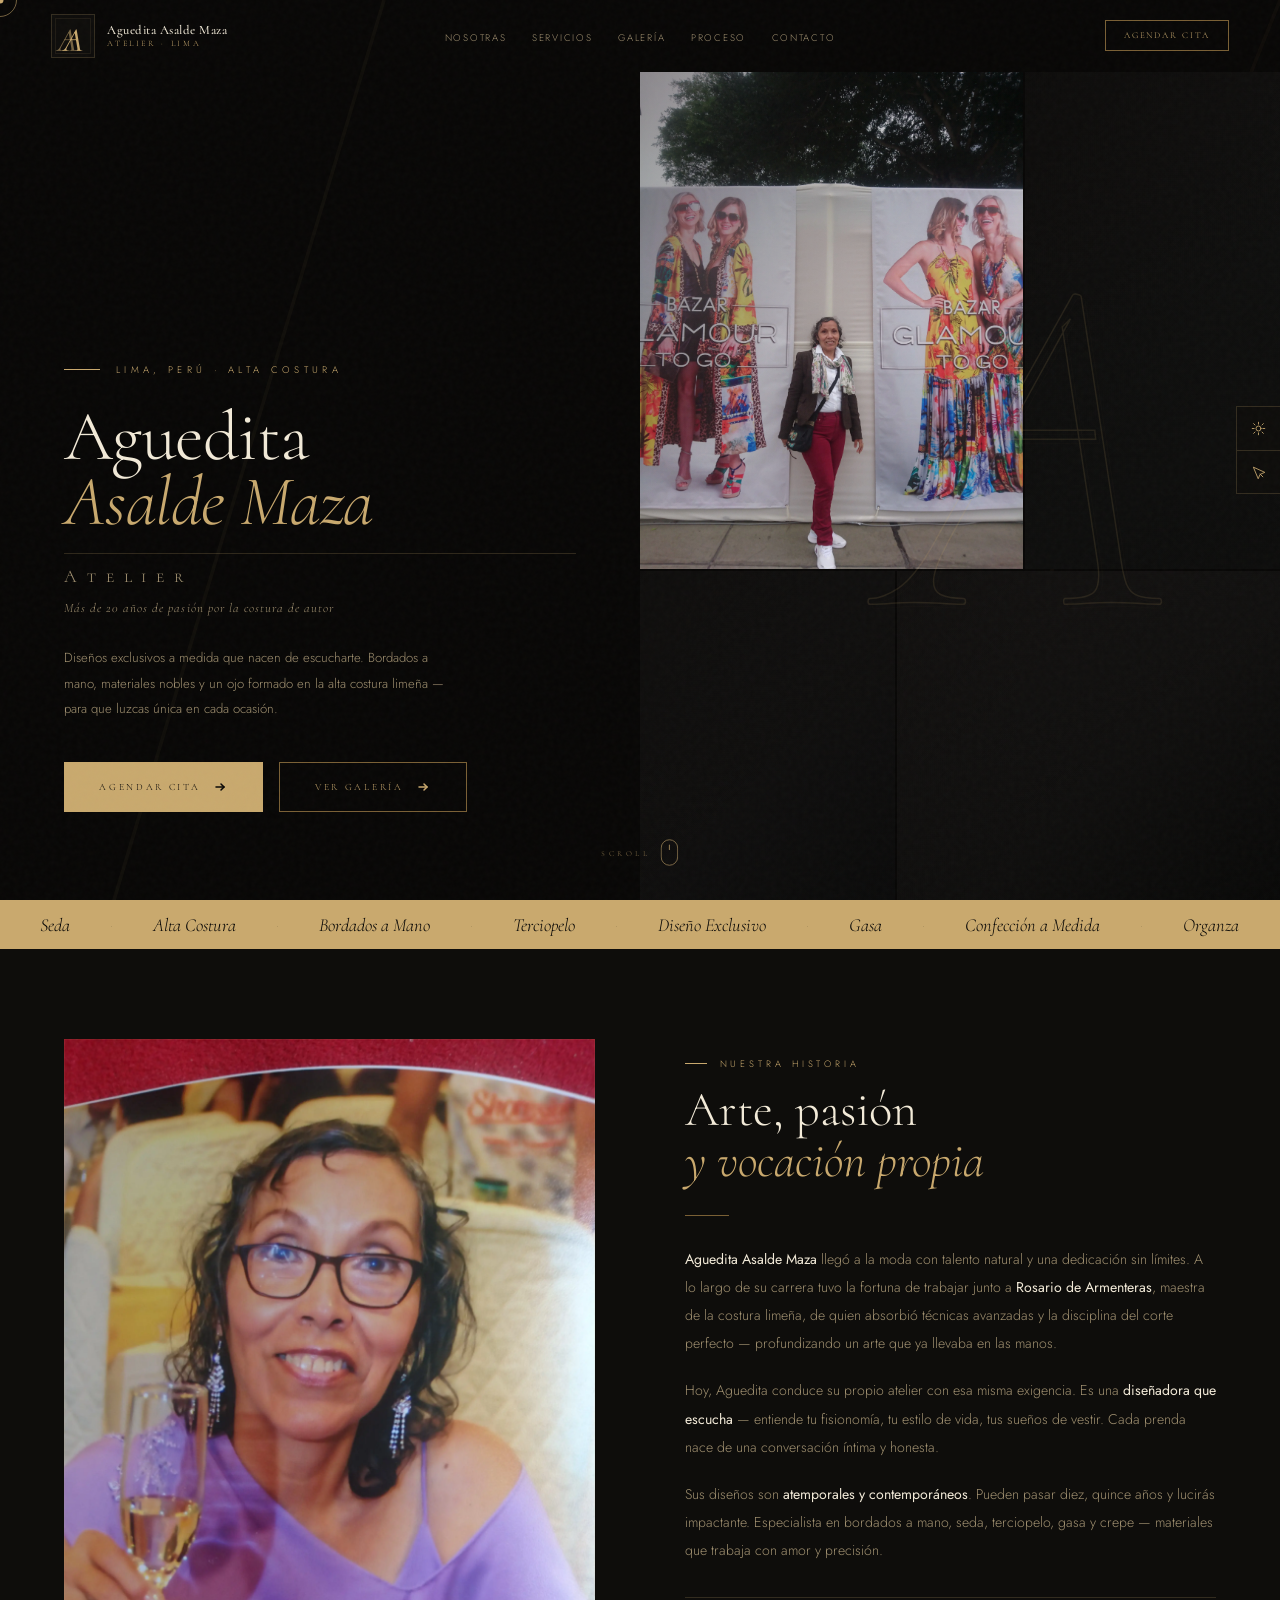
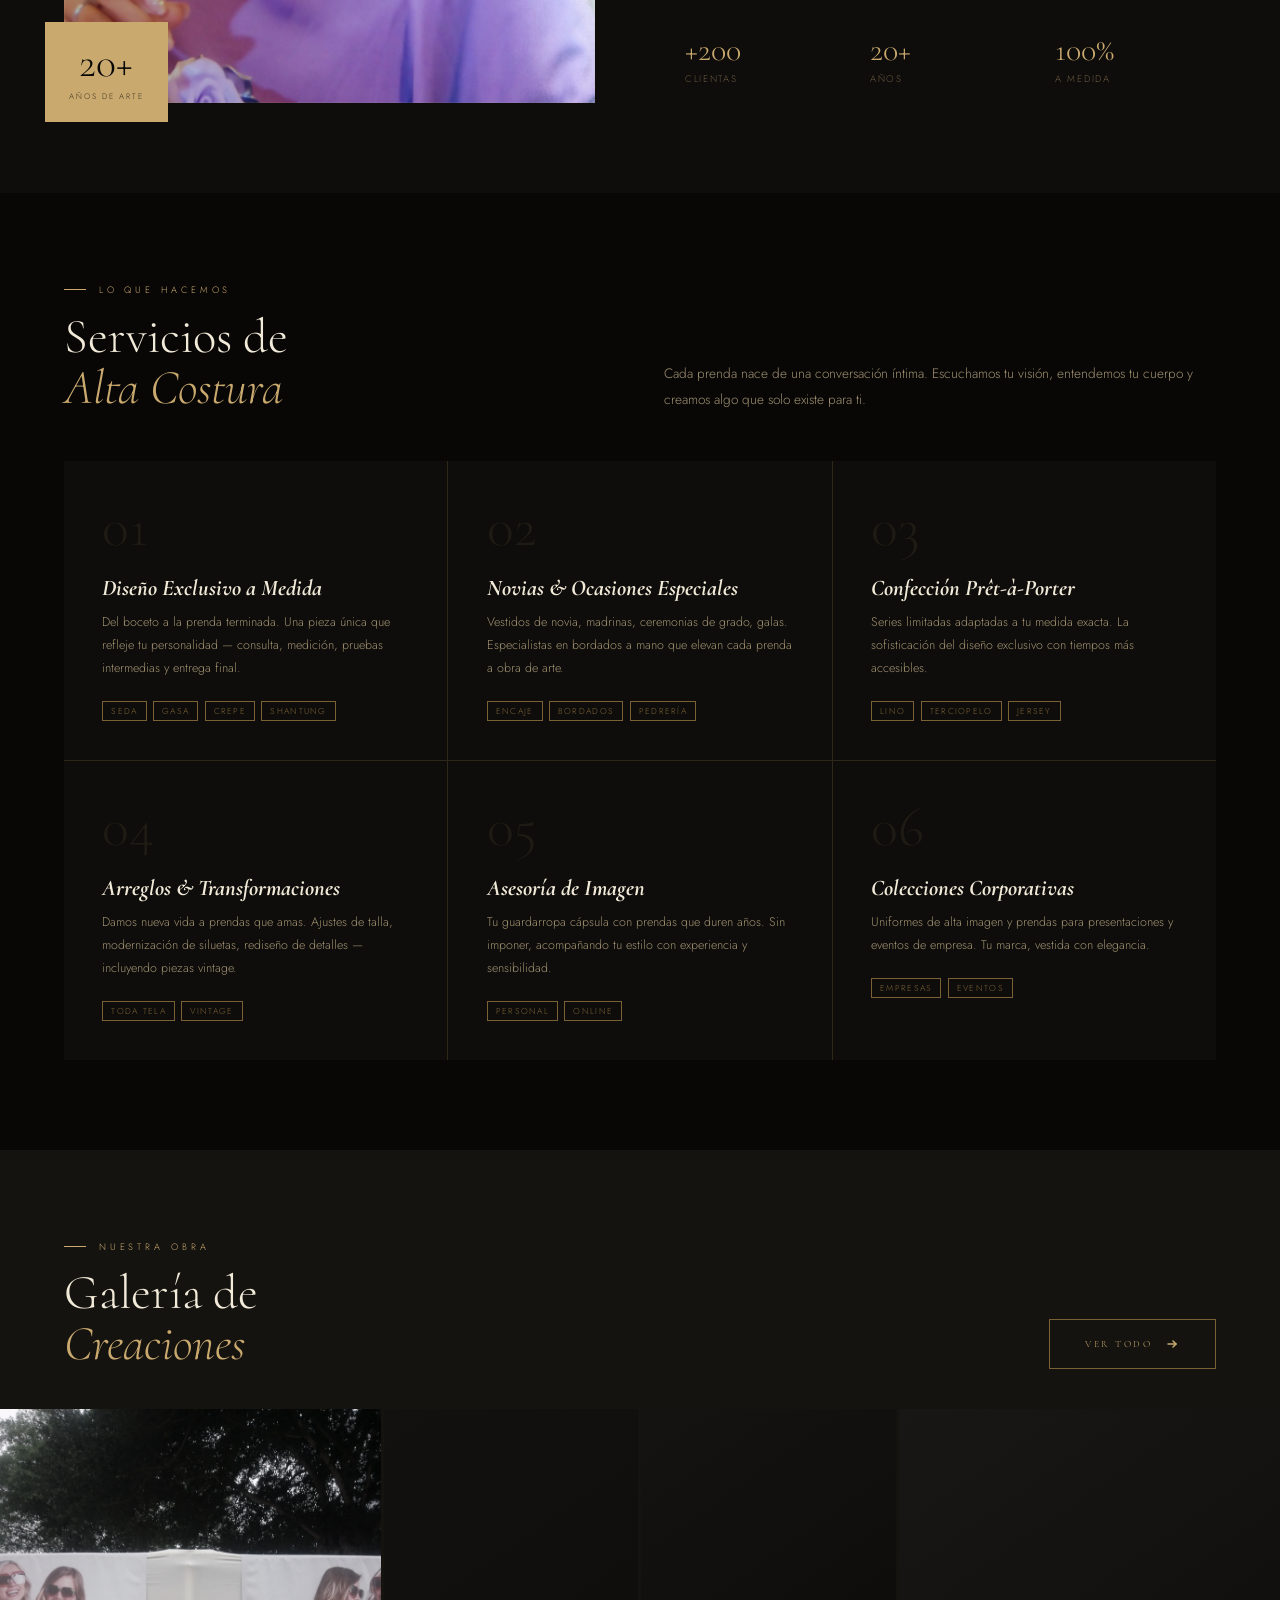
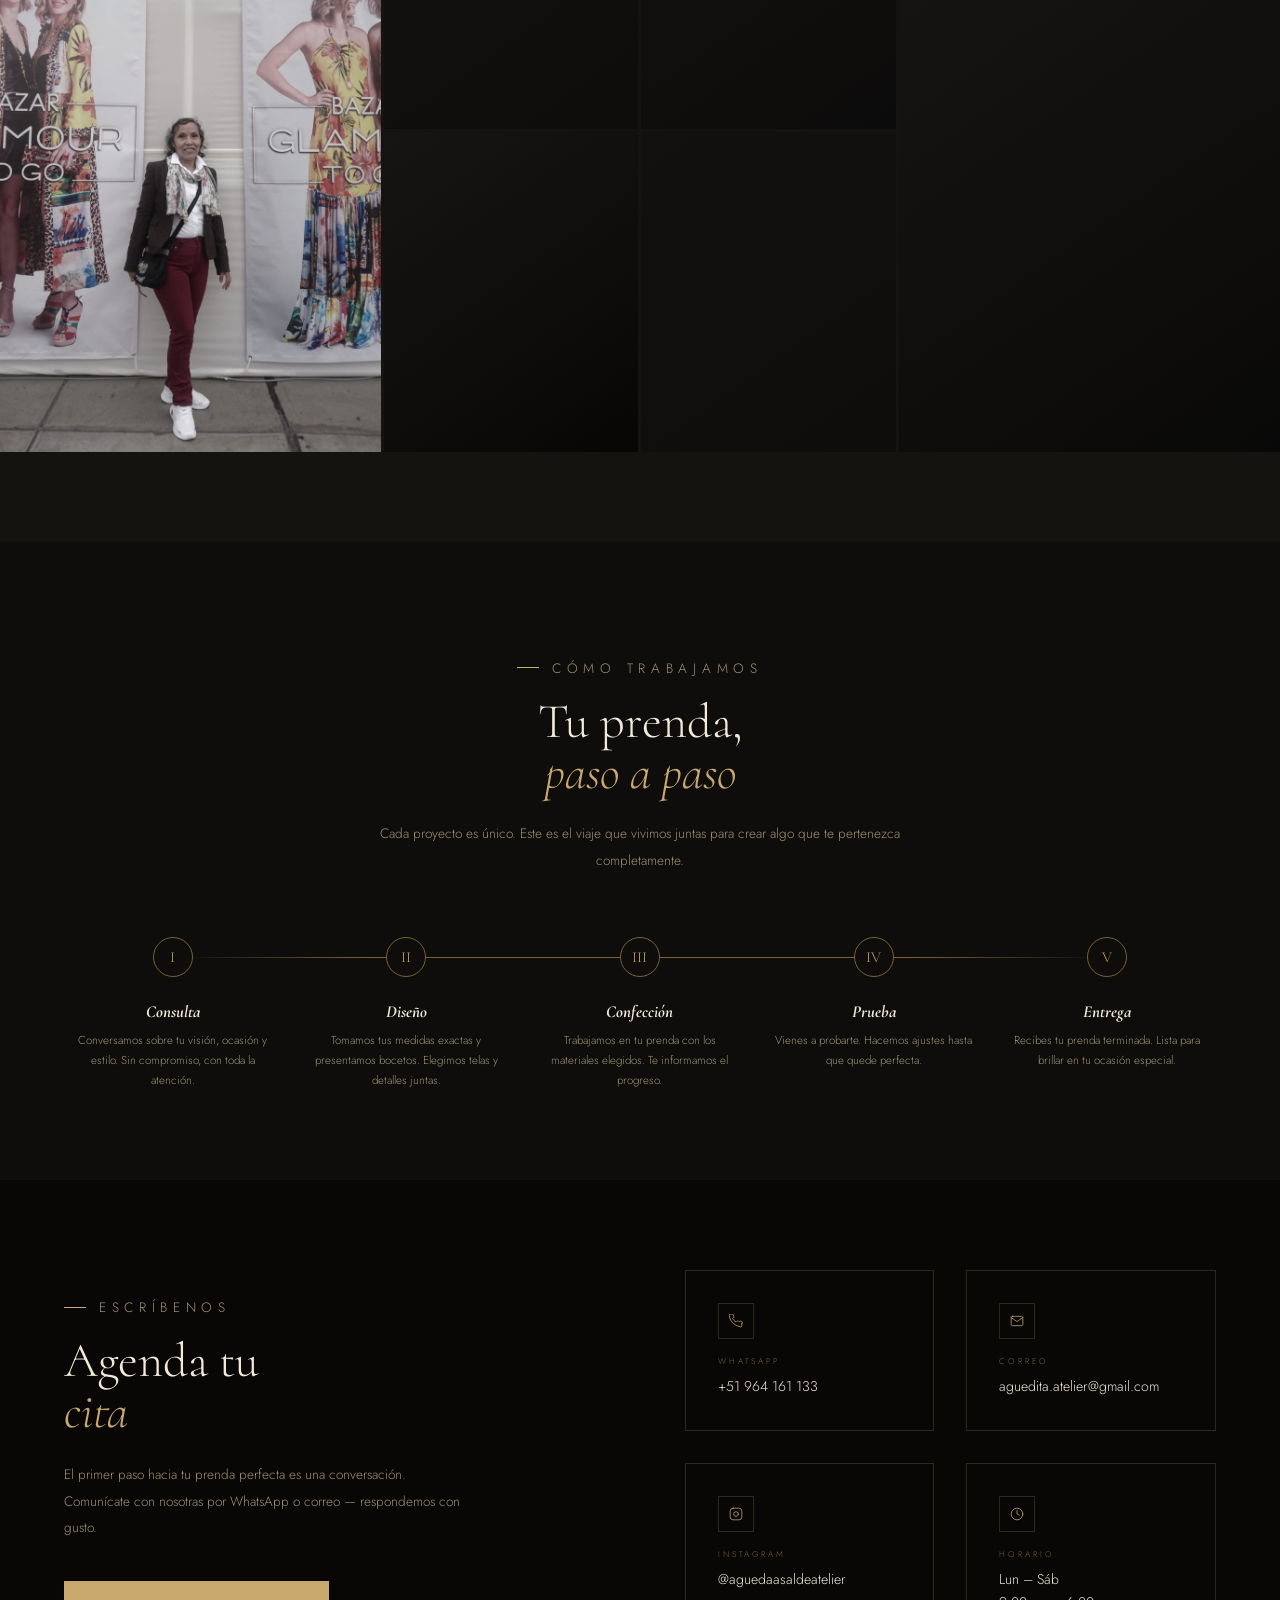
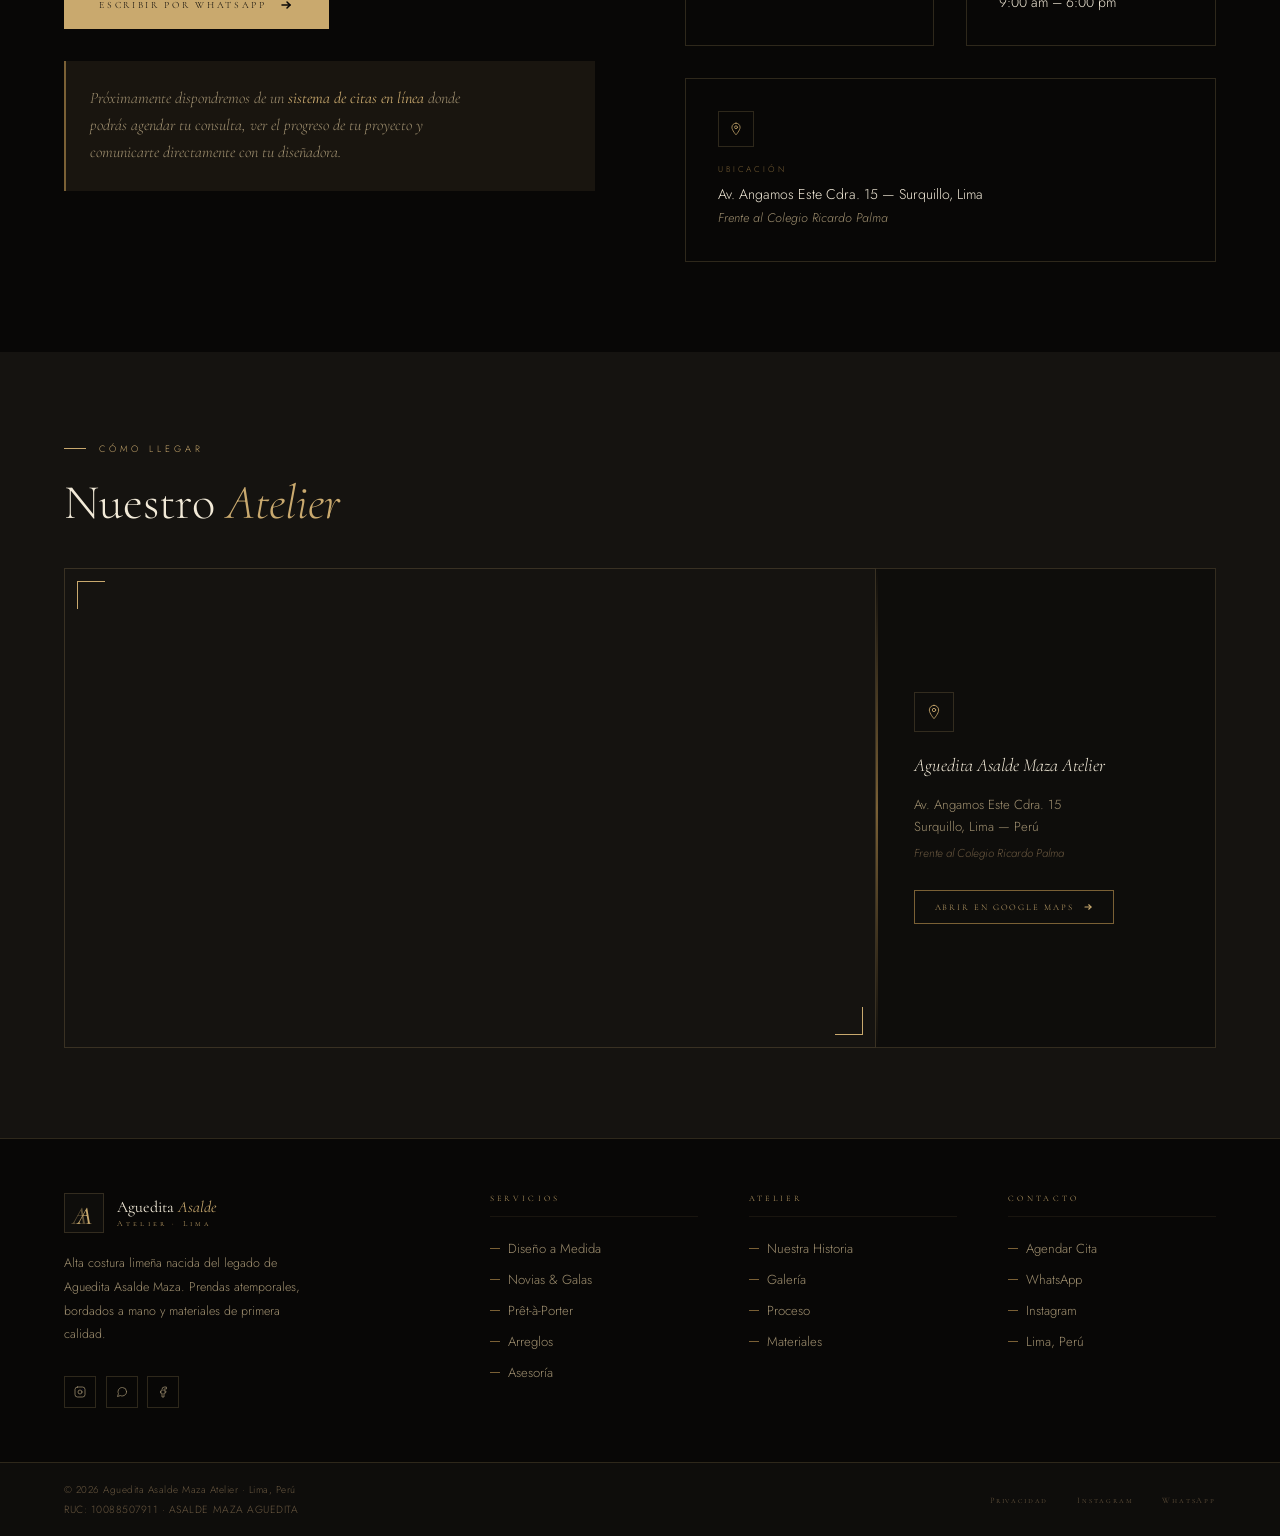
==== commit 10362328: "Fase 1 completada: Mejoras SEO, responsive, textos reales y mapa. Inicio Fase 2: Maquetación sistema" ====
--- a/index.html
+++ b/index.html
@@ -3,7 +3,50 @@
 <head>
 <meta charset="UTF-8">
 <meta name="viewport" content="width=device-width, initial-scale=1.0">
-<title>Aguedita Asalde Atelier · Alta Costura Lima</title>
+
+<!-- ═══ SEO PRIMARY ═══ -->
+<title>Aguedita Asalde Maza · Atelier de Alta Costura en Lima, Perú</title>
+<meta name="description" content="Atelier de alta costura en Lima. Confección a medida, vestidos de novia, bordados a mano y asesoría de imagen. Prendas atemporales que celebran tu singularidad.">
+<meta name="keywords" content="alta costura Lima, modista Lima, confección a medida, vestidos de novia Lima, bordados a mano, atelier Lima, Aguedita Asalde, diseñadora de modas Perú">
+<meta name="author" content="Aguedita Asalde Maza Atelier">
+<link rel="canonical" href="https://aguedita.netlify.app/">
+
+<!-- ═══ OPEN GRAPH (Facebook, WhatsApp, LinkedIn) ═══ -->
+<meta property="og:type" content="website">
+<meta property="og:url" content="https://aguedita.netlify.app/">
+<meta property="og:title" content="Aguedita Asalde Maza · Atelier de Alta Costura Lima">
+<meta property="og:description" content="Confección a medida, vestidos de novia y bordados a mano en Lima. Más de 20 años de arte en la alta costura limeña.">
+<meta property="og:image" content="https://aguedita.netlify.app/images/aguedita-2.webp">
+<meta property="og:locale" content="es_PE">
+<meta property="og:site_name" content="Aguedita Asalde Atelier">
+
+<!-- ═══ TWITTER CARD ═══ -->
+<meta name="twitter:card" content="summary_large_image">
+<meta name="twitter:title" content="Aguedita Asalde Maza · Alta Costura Lima">
+<meta name="twitter:description" content="Confección a medida, vestidos de novia y bordados a mano en Lima, Perú.">
+<meta name="twitter:image" content="https://aguedita.netlify.app/images/aguedita-2.webp">
+
+<!-- ═══ SCHEMA.ORG — LocalBusiness ═══ -->
+<script type="application/ld+json">
+{
+  "@context": "https://schema.org",
+  "@type": "LocalBusiness",
+  "name": "Aguedita Asalde Maza Atelier",
+  "description": "Atelier de alta costura en Lima. Confección a medida, vestidos de novia, bordados a mano y asesoría de imagen.",
+  "url": "https://aguedita.netlify.app",
+  "image": "https://aguedita.netlify.app/images/aguedita-2.webp",
+  "telephone": "+51999999999",
+  "address": {
+    "@type": "PostalAddress",
+    "addressLocality": "Lima",
+    "addressCountry": "PE"
+  },
+  "openingHours": "Mo-Sa 09:00-18:00",
+  "priceRange": "$$",
+  "sameAs": ["https://www.instagram.com/aguedaasaldeatelier"]
+}
+</script>
+
 <link rel="preconnect" href="https://fonts.googleapis.com">
 <link href="https://fonts.googleapis.com/css2?family=Cormorant:ital,wght@0,300;0,400;0,500;0,600;1,300;1,400;1,600&family=Cormorant+SC:wght@300;400;500&family=Jost:wght@200;300;400;500&display=swap" rel="stylesheet">
 <style>
@@ -197,14 +240,15 @@
 
 /* ── LOGO ── */
 .nav-logo {
-  display: flex; align-items: center; gap: 1rem;
+  display: flex; align-items: center; gap: 0.75rem;
   text-decoration: none;
   flex-shrink: 0;
+  min-width: 0; /* allow shrink */
 }
 
 /* Monogram badge — AA ligature */
 .logo-badge {
-  width: 50px; height: 50px;
+  width: 44px; height: 44px;
   border: 1px solid var(--border);
   position: relative;
   display: flex; align-items: center; justify-content: center;
@@ -221,7 +265,7 @@
 }
 .logo-aa {
   font-family: 'Cormorant', Georgia, serif;
-  font-size: 1.85rem;
+  font-size: 1.7rem;
   font-style: italic;
   font-weight: 500;
   color: var(--gold);
@@ -229,45 +273,50 @@
   letter-spacing: -0.08em;
   position: relative;
   z-index: 1;
-  /* The double A ligature effect via text-shadow */
   text-shadow: 1px 0 0 var(--gold2);
 }
 
 .logo-text-wrap {
   display: flex; flex-direction: column;
-  gap: 0.12rem;
+  gap: 0.1rem;
+  min-width: 0;
 }
 .logo-name {
   font-family: 'Cormorant', Georgia, serif;
-  font-size: clamp(0.78rem, 1.1vw, 0.92rem);
+  font-size: clamp(0.72rem, 1vw, 0.9rem);
   font-weight: 500;
-  letter-spacing: 0.05em;
+  letter-spacing: 0.04em;
   color: var(--text);
   transition: color 0.5s;
   line-height: 1.15;
+  white-space: nowrap;
+  overflow: hidden;
+  text-overflow: ellipsis;
 }
 .logo-sub {
   font-family: 'Cormorant SC', serif;
-  font-size: clamp(0.48rem, 0.7vw, 0.6rem);
-  letter-spacing: 0.38em;
+  font-size: clamp(0.44rem, 0.65vw, 0.58rem);
+  letter-spacing: 0.32em;
   color: var(--gold);
   text-transform: uppercase;
   line-height: 1;
+  white-space: nowrap;
 }
 
 /* ── NAV LINKS ── */
 .nav-links {
-  display: flex; gap: clamp(1.5rem, 2.5vw, 2.8rem);
+  display: flex; gap: clamp(1rem, 2vw, 2.4rem);
   list-style: none;
   position: absolute; left: 50%; transform: translateX(-50%);
 }
 .nav-links a {
   font-family: 'Jost', sans-serif;
-  font-size: 0.62rem; letter-spacing: 0.2em;
+  font-size: clamp(0.54rem, 0.75vw, 0.62rem); letter-spacing: 0.18em;
   text-transform: uppercase; color: var(--muted);
   text-decoration: none;
   transition: color 0.3s;
   position: relative; padding-bottom: 3px;
+  white-space: nowrap;
 }
 .nav-links a::after {
   content: ''; position: absolute;
@@ -281,14 +330,15 @@
 /* ── NAV CTA ── */
 .nav-cta {
   font-family: 'Cormorant SC', serif;
-  font-size: 0.6rem; letter-spacing: 0.25em;
+  font-size: clamp(0.52rem, 0.7vw, 0.6rem); letter-spacing: 0.22em;
   text-transform: uppercase; color: var(--gold);
   border: 1px solid var(--gold3);
-  padding: 0.6rem 1.4rem;
+  padding: 0.55rem 1.1rem;
   text-decoration: none;
   transition: all 0.35s;
   position: relative; overflow: hidden;
   white-space: nowrap;
+  flex-shrink: 0;
 }
 .nav-cta::before {
   content: ''; position: absolute; inset: 0;
@@ -984,8 +1034,7 @@
   border-bottom: 1px solid var(--border);
 }
 
-/* Brand column */
-.ft-brand-col {}
+
 .ft-brand-logo {
   display: flex; align-items: center; gap: 0.8rem;
   margin-bottom: 1.2rem;
@@ -1037,8 +1086,7 @@
 }
 .ft-soc-link:hover svg { stroke: var(--gold); }
 
-/* Link columns */
-.ft-col {}
+
 .ft-col-title {
   font-family: 'Cormorant SC', serif;
   font-size: 0.52rem; letter-spacing: 0.4em;
@@ -1110,6 +1158,16 @@
 /* ═══════════════════════════════════════════
    RESPONSIVE
 ═══════════════════════════════════════════ */
+@media (max-width: 1200px) {
+  /* At 1200px the nav starts getting crowded — hide CTA text, keep links */
+  .nav-cta { padding: 0.5rem 0.9rem; letter-spacing: 0.15em; }
+  .logo-name { font-size: 0.78rem; }
+}
+@media (max-width: 1060px) {
+  /* Hide nav-links and CTA at 1060, switch to hamburger */
+  .nav-links, .nav-cta { display: none; }
+  .hamburger { display: flex; }
+}
 @media (max-width: 1100px) {
   #hero { grid-template-columns: 1fr; }
   .hero-right { display: none; }
@@ -1144,6 +1202,158 @@
   .nos-stats { grid-template-columns: 1fr 1fr; }
   .nos-badge { left: auto; right: 0; bottom: -0.8rem; }
   .ft-top { grid-template-columns: 1fr; }
+}
+
+/* ═══════════════════════════════════════════
+   MAPA
+═══════════════════════════════════════════ */
+.map-section {
+  background: var(--bg3);
+  padding: clamp(5rem,10vh,9rem) clamp(1.5rem,5vw,5rem);
+  transition: background 0.7s;
+}
+.map-inner {
+  max-width: 1200px;
+  margin: 0 auto;
+}
+.map-label {
+  margin-bottom: clamp(2.5rem,4vh,4rem);
+  display: flex;
+  flex-direction: column;
+  align-items: flex-start;
+  gap: 0.5rem;
+}
+.map-frame {
+  position: relative;
+  display: grid;
+  grid-template-columns: 1fr 340px;
+  gap: 0;
+  height: 480px;
+}
+.map-border {
+  position: relative;
+  overflow: hidden;
+  height: 100%;
+  border: 1px solid var(--border);
+}
+/* Gold corner accents */
+.map-border::before, .map-border::after {
+  content: '';
+  position: absolute;
+  width: 28px; height: 28px;
+  border-color: var(--gold);
+  border-style: solid;
+  z-index: 5;
+  pointer-events: none;
+  transition: border-color 0.5s;
+}
+.map-border::before {
+  top: 12px; left: 12px;
+  border-width: 1px 0 0 1px;
+}
+.map-border::after {
+  bottom: 12px; right: 12px;
+  border-width: 0 1px 1px 0;
+}
+/* Dark overlay that fades on hover */
+.map-border::before { z-index: 5; }
+
+/* Make the iframe dark-tinted via sepia+invert trick for dark mode */
+[data-theme="dark"] .map-border iframe {
+  filter: invert(0.9) hue-rotate(180deg) saturate(0.55) brightness(0.85);
+}
+[data-theme="light"] .map-border iframe {
+  filter: none;
+}
+/* Pin card */
+.map-pin-card {
+  background: var(--bg2);
+  border: 1px solid var(--border);
+  border-left: none;
+  padding: clamp(1.8rem,3vw,2.8rem);
+  display: flex;
+  flex-direction: column;
+  gap: 0;
+  justify-content: center;
+  position: relative;
+  transition: background 0.7s, border-color 0.5s;
+}
+.map-pin-card::before {
+  content: '';
+  position: absolute;
+  top: 0; left: 0; bottom: 0;
+  width: 2px;
+  background: linear-gradient(to bottom, transparent, var(--gold3), transparent);
+}
+.map-pin-icon {
+  width: 40px; height: 40px;
+  border: 1px solid var(--border);
+  display: flex; align-items: center; justify-content: center;
+  margin-bottom: 1.4rem;
+  flex-shrink: 0;
+}
+.map-pin-icon svg {
+  width: 16px; height: 16px;
+  stroke: var(--gold);
+  fill: none;
+  stroke-width: 1.3;
+  stroke-linecap: round; stroke-linejoin: round;
+}
+.map-pin-title {
+  font-family: 'Cormorant', serif;
+  font-size: 1.15rem;
+  font-style: italic;
+  color: var(--text);
+  margin-bottom: 1rem;
+  line-height: 1.3;
+  transition: color 0.5s;
+}
+.map-pin-addr {
+  font-size: 0.82rem;
+  color: var(--muted);
+  line-height: 1.7;
+  font-weight: 300;
+  transition: color 0.5s;
+}
+.map-pin-ref {
+  font-size: 0.72rem;
+  font-style: italic;
+  color: var(--dim);
+  margin-top: 0.4rem;
+  margin-bottom: 1.8rem;
+  transition: color 0.5s;
+}
+.map-pin-cta {
+  display: inline-flex;
+  align-items: center;
+  gap: 0.5rem;
+  font-family: 'Cormorant SC', serif;
+  font-size: 0.54rem;
+  letter-spacing: 0.22em;
+  text-transform: uppercase;
+  color: var(--gold);
+  border: 1px solid var(--gold3);
+  padding: 0.65rem 1.2rem;
+  text-decoration: none;
+  transition: all 0.35s;
+  align-self: flex-start;
+}
+.map-pin-cta:hover {
+  border-color: var(--gold);
+  background: rgba(201,169,110,0.06);
+}
+/* Map responsive */
+@media (max-width: 900px) {
+  .map-frame {
+    grid-template-columns: 1fr;
+    grid-template-rows: 320px auto;
+    height: auto;
+  }
+  .map-pin-card { border-left: 1px solid var(--border); border-top: none; }
+  .map-pin-card::before { display: none; }
+}
+@media (max-width: 480px) {
+  .map-frame { grid-template-rows: 260px auto; }
 }
 </style>
 </head>
@@ -1197,7 +1407,7 @@
   <a href="#galeria" onclick="closeMenu()">Galería</a>
   <a href="#proceso" onclick="closeMenu()">Proceso</a>
   <a href="#contacto" onclick="closeMenu()">Contacto</a>
-  <a href="#contacto" class="mob-menu-cita" onclick="closeMenu()">— Agendar Cita —</a>
+  <a href="citas.html" class="mob-menu-cita" onclick="closeMenu()">— Agendar Cita —</a>
 </div>
 
 <!-- NAV -->
@@ -1228,7 +1438,7 @@
     <li><a href="#contacto">Contacto</a></li>
   </ul>
 
-  <a href="#contacto" class="nav-cta"><span>Agendar Cita</span></a>
+  <a href="citas.html" class="nav-cta"><span>Agendar Cita</span></a>
   <button class="hamburger" id="ham" onclick="toggleMenu()">
     <span></span><span></span><span></span>
   </button>
@@ -1258,12 +1468,12 @@
       <span class="hi">Asalde Maza</span>
       <span class="hs">Atelier</span>
     </h1>
-    <p class="hero-maza">Legado de más de 20 años en la alta costura limeña</p>
+    <p class="hero-maza">Más de 20 años de pasión por la costura de autor</p>
     <p class="hero-body">
-      Confección a medida nacida del arte de Aguedita Asalde Maza. Prendas atemporales que celebran tu singularidad, con bordados a mano y materiales de primera calidad.
+      Diseños exclusivos a medida que nacen de escucharte. Bordados a mano, materiales nobles y un ojo formado en la alta costura limeña — para que luzcas única en cada ocasión.
     </p>
     <div class="hero-btns">
-      <a href="#contacto" class="btn-fill">
+      <a href="citas.html" class="btn-fill">
         <span>Agendar Cita</span>
         <svg class="arr" viewBox="0 0 16 16"><line x1="4" y1="8" x2="12" y2="8"/><polyline points="9 5 12 8 9 11"/></svg>
       </a>
@@ -1333,18 +1543,18 @@
   </div>
 
   <div>
-    <p class="eyebrow rv">Nuestro Legado</p>
-    <h2 class="section-h rv">El arte que<br><em>nos heredó</em></h2>
+    <p class="eyebrow rv">Nuestra Historia</p>
+    <h2 class="section-h rv">Arte, pasión<br><em>y vocación propia</em></h2>
     <div class="gold-rule rv"></div>
     <div class="nos-text">
       <p class="rv d1">
-        <strong>Aguedita Asalde Maza</strong> formó durante más de dos décadas una de las manos más precisas y sensibles de la alta costura limeña. Su mirada, su perfeccionismo y su amor por el tejido dejaron una marca profunda en quienes trabajaron a su lado.
+        <strong>Aguedita Asalde Maza</strong> llegó a la moda con talento natural y una dedicación sin límites. A lo largo de su carrera tuvo la fortuna de trabajar junto a <strong>Rosario de Armenteras</strong>, maestra de la costura limeña, de quien absorbió técnicas avanzadas y la disciplina del corte perfecto — profundizando un arte que ya llevaba en las manos.
       </p>
       <p class="rv d2">
-        Hoy, las artistas que aprendieron de ella continúan su legado con la misma dedicación. Somos <strong>diseñadoras que escuchan</strong> — entendemos tu fisionomía, tu estilo de vida, tus sueños de vestir.
+        Hoy, Aguedita conduce su propio atelier con esa misma exigencia. Es una <strong>diseñadora que escucha</strong> — entiende tu fisionomía, tu estilo de vida, tus sueños de vestir. Cada prenda nace de una conversación íntima y honesta.
       </p>
       <p class="rv d3">
-        Nuestros diseños son <strong>atemporales y contemporáneos</strong>. Pueden pasar diez, quince años y lucirás impactante. Especialistas en bordados a mano, seda, terciopelo, gasa y crepe.
+        Sus diseños son <strong>atemporales y contemporáneos</strong>. Pueden pasar diez, quince años y lucirás impactante. Especialista en bordados a mano, seda, terciopelo, gasa y crepe — materiales que trabaja con amor y precisión.
       </p>
     </div>
     <div class="nos-stats rv d4">
@@ -1469,7 +1679,7 @@
     <h2 class="section-h rv">Agenda tu<br><em>cita</em></h2>
     <p class="rv">El primer paso hacia tu prenda perfecta es una conversación. Comunícate con nosotras por WhatsApp o correo — respondemos con gusto.</p>
     <div class="ct-cta-wrap rv d1">
-      <a href="https://wa.me/51999999999" target="_blank" class="btn-fill">
+      <a href="https://wa.me/51964161133" target="_blank" class="btn-fill">
         <span>Escribir por WhatsApp</span>
         <svg class="arr" viewBox="0 0 16 16"><line x1="4" y1="8" x2="12" y2="8"/><polyline points="9 5 12 8 9 11"/></svg>
       </a>
@@ -1485,21 +1695,21 @@
         <svg viewBox="0 0 24 24"><path d="M22 16.92v3a2 2 0 01-2.18 2 19.79 19.79 0 01-8.63-3.07A19.5 19.5 0 013.07 10.81 19.79 19.79 0 01.42 2.18 2 2 0 012.42 0h3a2 2 0 012 1.72 12.84 12.84 0 00.7 2.81 2 2 0 01-.45 2.11L6.09 7.91a16 16 0 006 6l1.27-1.27a2 2 0 012.11-.45 12.84 12.84 0 002.81.7A2 2 0 0122 16.92z"/></svg>
       </div>
       <div class="ct-info-label">WhatsApp</div>
-      <div class="ct-info-value"><a href="https://wa.me/51999999999">+51 999 999 999</a></div>
+      <div class="ct-info-value"><a href="https://wa.me/51964161133">+51 964 161 133</a></div>
     </div>
     <div class="ct-info-card rv d1">
       <div class="ct-info-icon">
         <svg viewBox="0 0 24 24"><path d="M4 4h16c1.1 0 2 .9 2 2v12c0 1.1-.9 2-2 2H4c-1.1 0-2-.9-2-2V6c0-1.1.9-2 2-2z"/><polyline points="22,6 12,13 2,6"/></svg>
       </div>
       <div class="ct-info-label">Correo</div>
-      <div class="ct-info-value"><a href="/cdn-cgi/l/email-protection#781b17160c191b0c1738191f0d1d1c19190b19141c1d190c1d14111d0a561b1715"><span class="__cf_email__" data-cfemail="1c7f7372687d7f68735c7d7b6979787d7d6f7d7078797d68797075796e327f7371">[email&#160;protected]</span></a></div>
+      <div class="ct-info-value"><a href="mailto:aguedita.atelier@gmail.com">aguedita.atelier@gmail.com</a></div>
     </div>
     <div class="ct-info-card rv d2">
       <div class="ct-info-icon">
-        <svg viewBox="0 0 24 24"><rect x="2" y="3" width="20" height="14" rx="2" ry="2"/><line x1="8" y1="21" x2="16" y2="21"/><line x1="12" y1="17" x2="12" y2="21"/></svg>
+        <svg viewBox="0 0 24 24"><rect x="2" y="2" width="20" height="20" rx="5" ry="5"/><circle cx="12" cy="12" r="4"/><circle cx="17.5" cy="6.5" r="0.5" fill="currentColor" stroke="none"/></svg>
       </div>
       <div class="ct-info-label">Instagram</div>
-      <div class="ct-info-value"><a href="#">@aguedaasaldeatelier</a></div>
+      <div class="ct-info-value"><a href="https://instagram.com/aguedaasaldeatelier" target="_blank">@aguedaasaldeatelier</a></div>
     </div>
     <div class="ct-info-card rv d3">
       <div class="ct-info-icon">
@@ -1508,8 +1718,59 @@
       <div class="ct-info-label">Horario</div>
       <div class="ct-info-value">Lun – Sáb<br>9:00 am – 6:00 pm</div>
     </div>
+    <div class="ct-info-card rv d4" style="grid-column: 1 / -1;">
+      <div class="ct-info-icon">
+        <svg viewBox="0 0 24 24"><path d="M12 2C8.13 2 5 5.13 5 9c0 5.25 7 13 7 13s7-7.75 7-13c0-3.87-3.13-7-7-7z"/><circle cx="12" cy="9" r="2.5"/></svg>
+      </div>
+      <div class="ct-info-label">Ubicación</div>
+      <div class="ct-info-value">
+        Av. Angamos Este Cdra. 15 — Surquillo, Lima<br>
+        <span style="font-size:0.78rem; color:var(--muted); font-style:italic;">Frente al Colegio Ricardo Palma</span>
+      </div>
+    </div>
   </div>
 </section>
+
+<!-- MAPA -->
+<div class="map-section" id="ubicacion">
+  <div class="map-inner">
+    <div class="map-label rv">
+      <p class="eyebrow">Cómo llegar</p>
+      <h2 class="section-h">Nuestro <em>Atelier</em></h2>
+    </div>
+    <div class="map-frame rv d1">
+      <div class="map-border">
+        <iframe
+          title="Aguedita Asalde Maza Atelier — Ubicación"
+          src="https://www.google.com/maps/embed?pb=!1m18!1m12!1m3!1d975.4136!2d-77.0184!3d-12.1109!2m3!1f0!2f0!3f0!3m2!1i1024!2i768!4f13.1!3m3!1m2!1s0x9105c7f69dc3ddc3%3A0xa7c6264d26ec35!2sAv.%20Angamos%20Este%2C%20Surquillo%2015038!5e0!3m2!1ses-419!2spe!4v1710393600000!5m2!1ses-419!2spe"
+          width="100%" height="100%"
+          style="border:0;"
+          allowfullscreen=""
+          loading="lazy"
+          referrerpolicy="no-referrer-when-downgrade">
+        </iframe>
+      </div>
+      <div class="map-pin-card">
+        <div class="map-pin-icon">
+          <svg viewBox="0 0 24 24" fill="none" stroke="currentColor" stroke-width="1.3" stroke-linecap="round" stroke-linejoin="round">
+            <path d="M12 2C8.13 2 5 5.13 5 9c0 5.25 7 13 7 13s7-7.75 7-13c0-3.87-3.13-7-7-7z"/>
+            <circle cx="12" cy="9" r="2.5"/>
+          </svg>
+        </div>
+        <div>
+          <div class="map-pin-title">Aguedita Asalde Maza Atelier</div>
+          <div class="map-pin-addr">Av. Angamos Este Cdra. 15</div>
+          <div class="map-pin-addr">Surquillo, Lima — Perú</div>
+          <div class="map-pin-ref">Frente al Colegio Ricardo Palma</div>
+          <a href="https://maps.google.com/?q=Av+Angamos+Este+Cdra+15+Surquillo+Lima" target="_blank" class="map-pin-cta">
+            <span>Abrir en Google Maps</span>
+            <svg viewBox="0 0 16 16" fill="none" width="12" height="12" stroke="currentColor" stroke-width="1.5" stroke-linecap="round"><line x1="4" y1="8" x2="12" y2="8"/><polyline points="9 5 12 8 9 11"/></svg>
+          </a>
+        </div>
+      </div>
+    </div>
+  </div>
+</div>
 
 <!-- FOOTER -->
 <footer>
@@ -1584,11 +1845,14 @@
 
   <!-- Bottom bar -->
   <div class="ft-bottom">
-    <p class="ft-copy">© 2025 Aguedita Asalde Atelier · Lima, Perú</p>
+    <div style="text-align: left;">
+      <p class="ft-copy">© 2026 Aguedita Asalde Maza Atelier · Lima, Perú</p>
+      <p style="font-size: 0.65rem; color: var(--dim); margin-top: 5px; letter-spacing: 0.05em;">RUC: 10088507911 · ASALDE MAZA AGUEDITA</p>
+    </div>
     <div class="ft-bottom-links">
       <a href="#">Privacidad</a>
-      <a href="#">Instagram</a>
-      <a href="#">WhatsApp</a>
+      <a href="https://instagram.com/aguedaasaldeatelier" target="_blank">Instagram</a>
+      <a href="https://wa.me/51964161133" target="_blank">WhatsApp</a>
     </div>
   </div>
 </footer>
@@ -1637,9 +1901,9 @@
   localStorage.setItem('theme', next);
 }
 
-// Load saved theme
-const saved = localStorage.getItem('theme');
-if (saved) document.documentElement.setAttribute('data-theme', saved);
+// Load saved theme (default to dark)
+const saved = localStorage.getItem('theme') || 'dark';
+document.documentElement.setAttribute('data-theme', saved);
 
 /* ── RIPPLE ─────────────────────────── */
 function addRipple(btn) {
